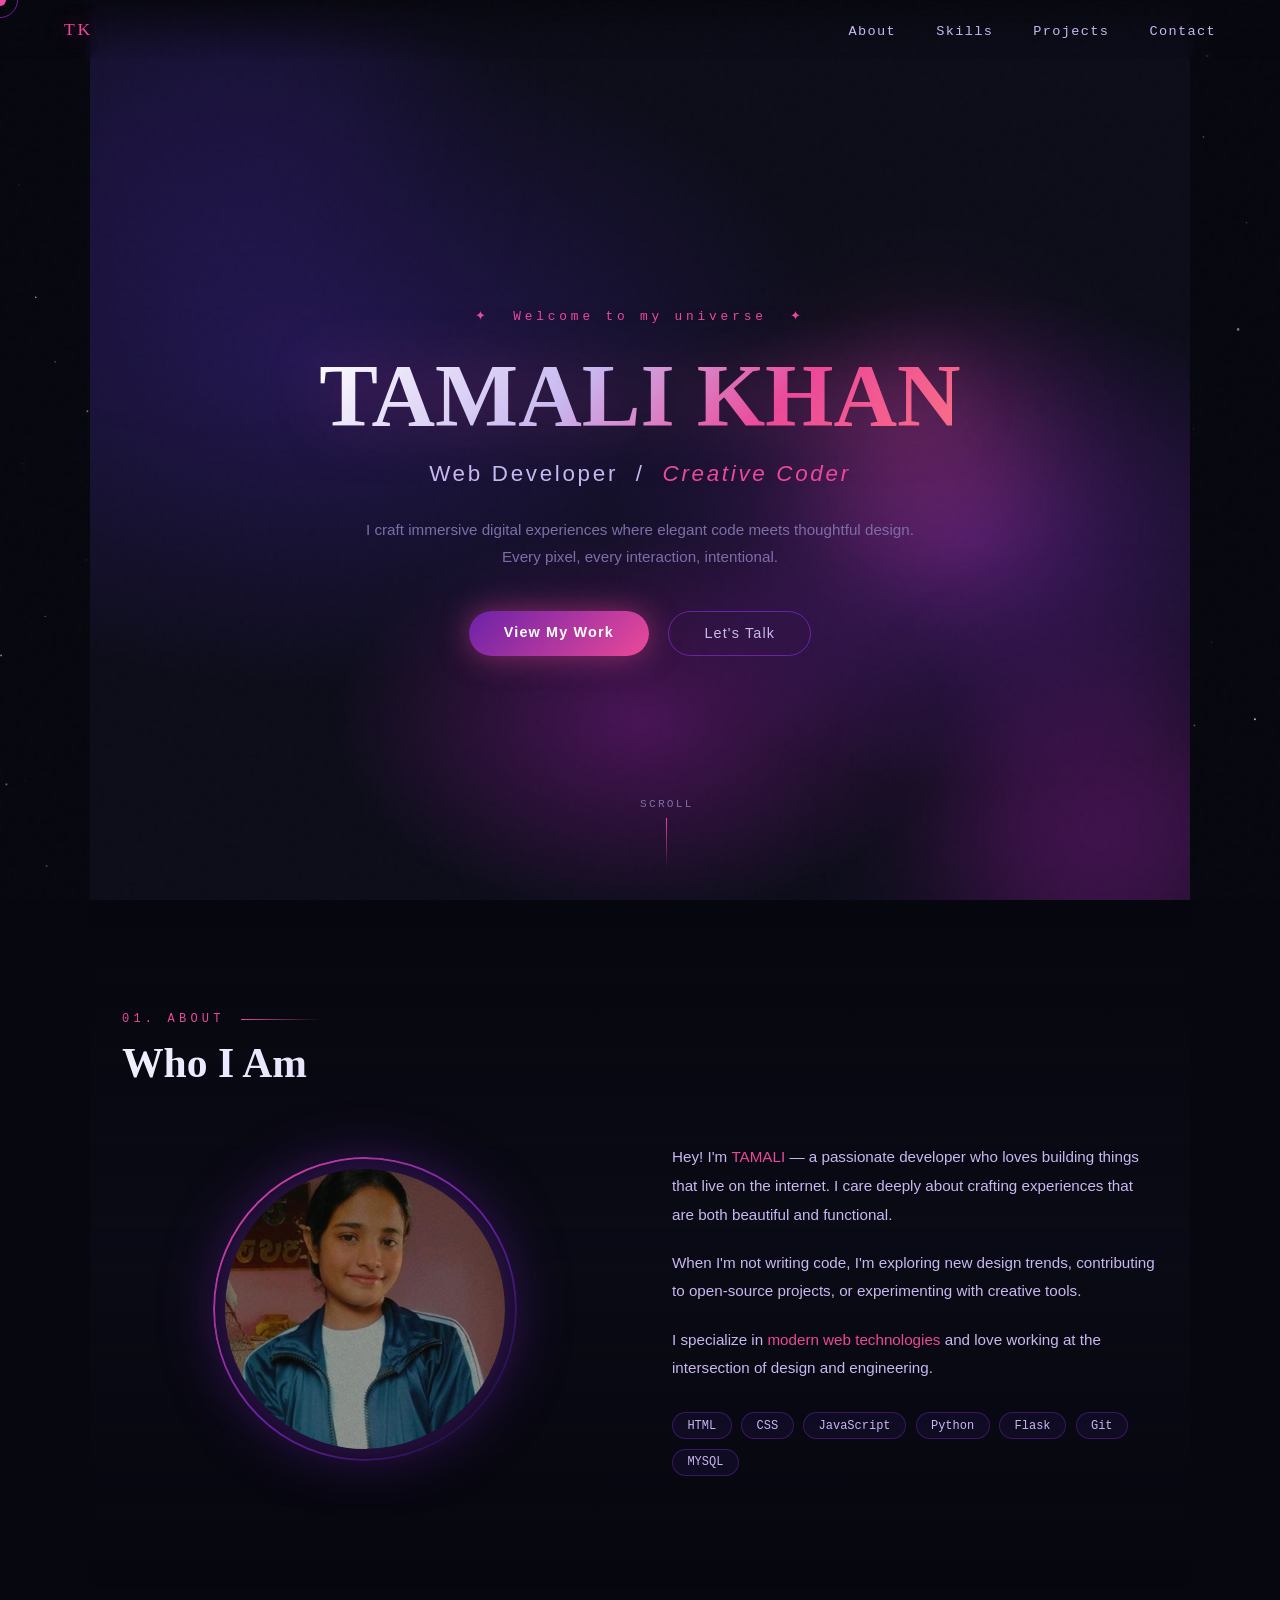
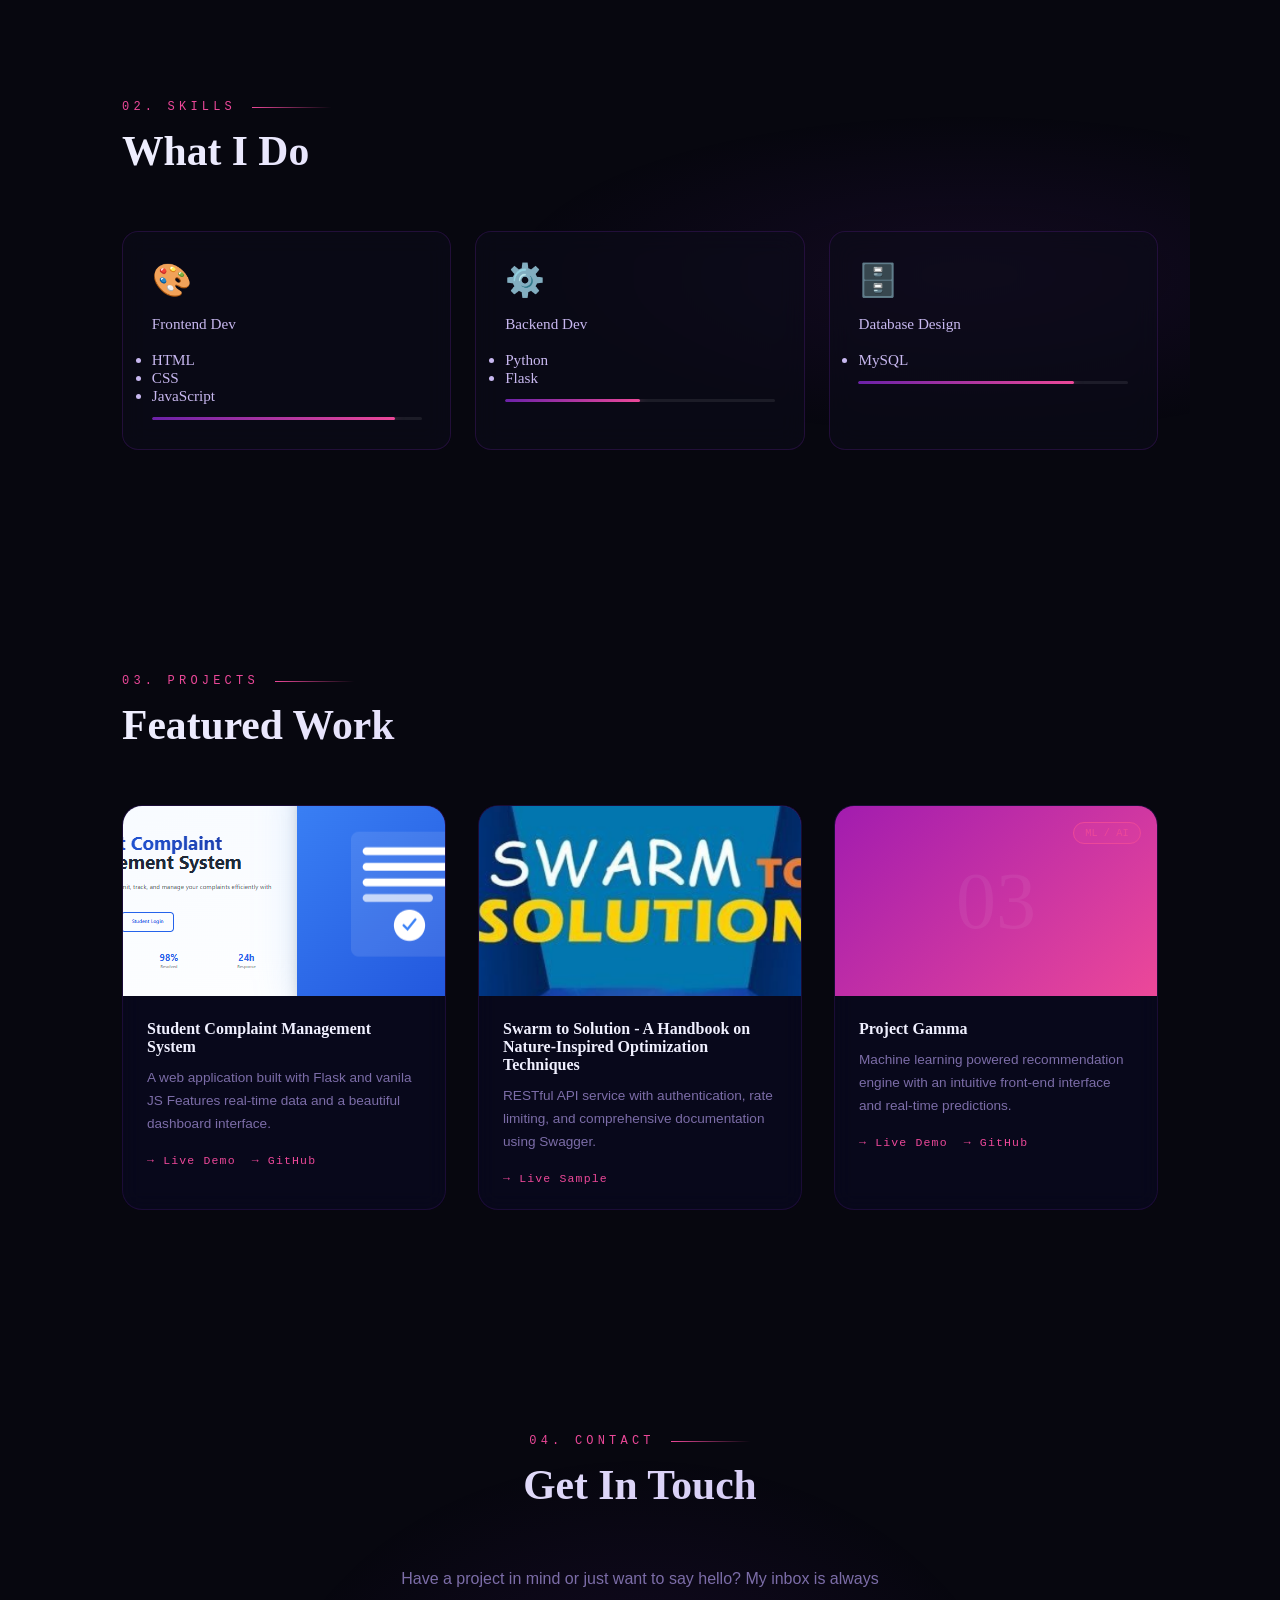
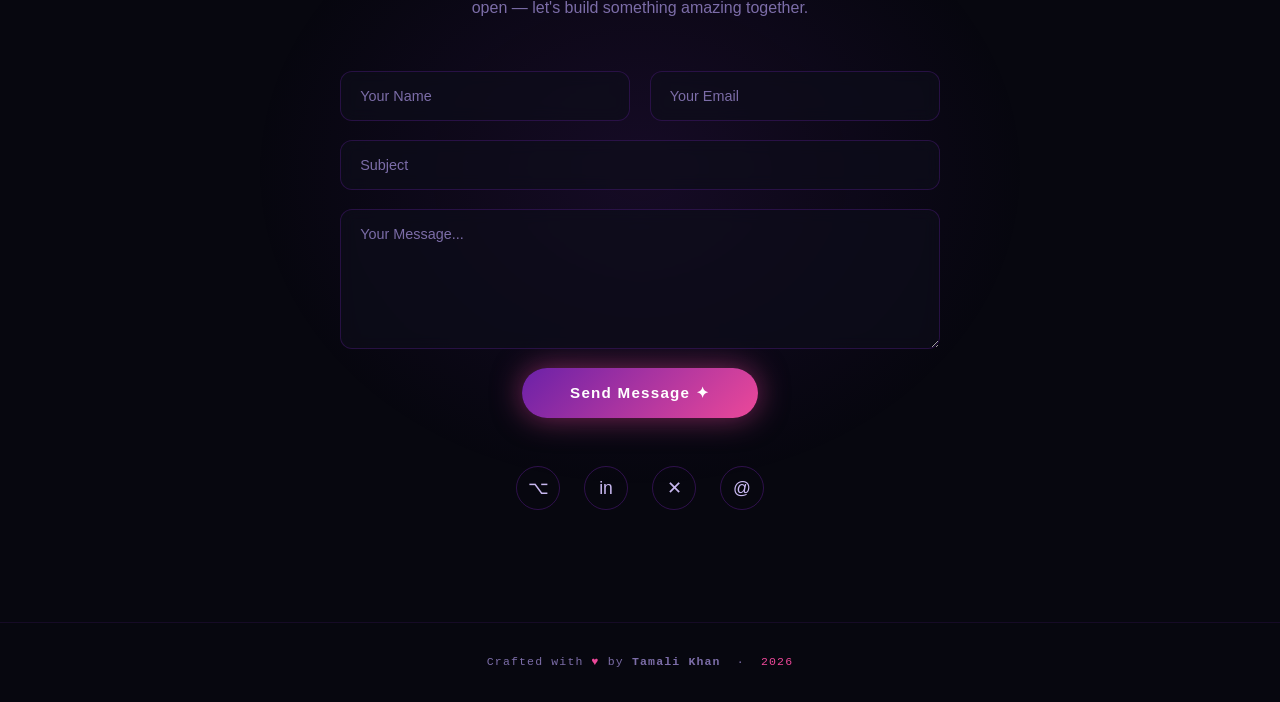
==== frontend/index.html @ 8f158b7d "change html" ====
<!DOCTYPE html>
<html lang="en">
<head>
  <meta charset="UTF-8" />
  <meta name="viewport" content="width=device-width, initial-scale=1.0"/>
  <title>Portfolio</title>
  <link rel="stylesheet" href="style.css">
  
 
</head>
<body>

<!-- Custom cursor -->
<div class="cursor" id="cursor"></div>
<div class="cursor-ring" id="cursorRing"></div>

<!-- Stars -->
<canvas class="stars-canvas" id="stars"></canvas>

<!-- NAV -->
<nav>
  <div class="nav-logo">TK</div>
  <ul>
    <li><a href="#about">About</a></li>
    <li><a href="#skills">Skills</a></li>
    <li><a href="#projects">Projects</a></li>
    <li><a href="#contact">Contact</a></li>
  </ul>
</nav>

<!-- HERO -->
<section id="hero">
  <div class="orb orb-1"></div>
  <div class="orb orb-2"></div>
  <div class="orb orb-3"></div>
  <div class="hero-content">
    <p class="hero-tag">✦ &nbsp;Welcome to my universe&nbsp; ✦</p>
    <h1 class="hero-name">TAMALI KHAN</h1>
    <p class="hero-title">Web Developer &nbsp;/&nbsp; <span>Creative Coder</span></p>
    <p class="hero-desc">I craft immersive digital experiences where elegant code meets thoughtful design. Every pixel, every interaction, intentional.</p>
    <div class="hero-btns">
      <a href="#projects" class="btn-primary">View My Work</a>
      <a href="#contact" class="btn-outline">Let's Talk</a>
    </div>
  </div>
  <div class="scroll-hint">
    <span>SCROLL</span>
    <div class="scroll-line"></div>
  </div>
</section>

<!-- ABOUT -->
<section id="about">
  <p class="section-label reveal">01. ABOUT</p>
  <h2 class="section-title reveal">Who I Am</h2>
  <div class="about-grid">
    <div class="about-visual reveal">
      <div class="avatar-wrap">
        <div class="avatar-ring"></div>
        <div class="avatar-inner"><img src="myimg.png" alt=""></div>
      </div>
    </div>
    <div class="about-text reveal">
      <p>Hey! I'm <strong>TAMALI</strong> — a passionate developer who loves building things that live on the internet. I care deeply about crafting experiences that are both beautiful and functional.</p>
      <p>When I'm not writing code, I'm exploring new design trends, contributing to open-source projects, or experimenting with creative tools.</p>
      <p>I specialize in <strong>modern web technologies</strong> and love working at the intersection of design and engineering.</p>
      <div class="tech-chips">
        <span class="chip">HTML</span>
        <span class="chip">CSS</span>
        <span class="chip">JavaScript</span>
        <span class="chip">Python</span>
        <span class="chip">Flask</span>
        <span class="chip">Git</span>
        <span class="chip">MYSQL</span>
      </div>
    </div>
  </div>
</section>

<!-- SKILLS -->
<section id="skills">
  <p class="section-label reveal">02. SKILLS</p>
  <h2 class="section-title reveal">What I Do</h2>
  <div class="skills-grid">
    <div class="skill-card reveal">
      <div class="skill-icon">🎨</div>
      <div class="skill-name">Frontend Dev
        <br>
        <br>
        <ul>
          <li>HTML</li>
          <li>CSS</li>
          <li>JavaScript</li>
        </ul>
      </div>
      
      <div class="skill-bar-track"><div class="skill-bar-fill" data-width="90%"></div></div>
    </div>
    <div class="skill-card reveal">
      <div class="skill-icon">⚙️</div>
      <div class="skill-name">Backend Dev
        <br><br>
        <ul>
            <li>Python</li>
            <li>Flask</li>
        </ul>
      </div>
      <div class="skill-bar-track"><div class="skill-bar-fill" data-width="50%"></div></div>
    </div>
    <div class="skill-card reveal">
      <div class="skill-icon">🗄️</div>
      <div class="skill-name">Database Design
        <br><br>
        <ul>
            <li>MySQL</li>
        </ul>
      </div>
      <div class="skill-bar-track"><div class="skill-bar-fill" data-width="80%"></div></div>
    </div>
</section>

<!-- PROJECTS -->
<section id="projects">
  <p class="section-label reveal">03. PROJECTS</p>
  <h2 class="section-title reveal">Featured Work</h2>
  <div class="projects-grid">

    <div class="project-card reveal">
      <div class="project-thumb">
        <div class="project-thumb-bg" style="background:linear-gradient(135deg,#1a1a4e,#6b21a8);"></div>
        <div class="project-num"><img src="appimg.png" alt="Project Image"></div>
        <span class="project-badge">Web App</span>
      </div>
      <div class="project-body">
        <h3 class="project-title">Student Complaint Management System</h3>
        <p class="project-desc">A web application built with Flask and vanila JS Features real-time data and a beautiful dashboard interface.</p>
        <div class="project-links">
          <a href="https://techsprint-project-2-0-3mfz.vercel.app/" class="project-link">→ Live Demo</a>
          <a href="https://github.com/Tamali2005/techsprint-Project-2.0" class="project-link">→ GitHub</a>
        </div>
      </div>
    </div>

    <div class="project-card reveal">
      <div class="project-thumb">
        <div class="project-thumb-bg" style="background:linear-gradient(135deg,#2d1b69,#a21caf);"></div>
        <span class="project-badge">Book</span>
        <div class="project-num"><img src="book.png" alt="Project Image"></div>
      </div>
      <div class="project-body">
        <h3 class="project-title">Swarm to Solution - A Handbook on Nature-Inspired Optimization Techniques</h3>
        <p class="project-desc">RESTful API service with authentication, rate limiting, and comprehensive documentation using Swagger.</p>
        <div class="project-links">
          <a href="https://bit.ly/4q809la" class="project-link">→ Live Sample</a>
        </div>
      </div>
    </div>

    <div class="project-card reveal">
      <div class="project-thumb">
        <div class="project-thumb-bg" style="background:linear-gradient(135deg,#a21caf,#ec4899);"></div>
        <div class="project-num">03</div>
        <span class="project-badge">ML / AI</span>
      </div>
      <div class="project-body">
        <h3 class="project-title">Project Gamma</h3>
        <p class="project-desc">Machine learning powered recommendation engine with an intuitive front-end interface and real-time predictions.</p>
        <div class="project-links">
          <a href="#" class="project-link">→ Live Demo</a>
          <a href="#" class="project-link">→ GitHub</a>
        </div>
      </div>
    </div>

  </div>
</section>

<!-- CONTACT -->
<section id="contact">
  <p class="section-label reveal" style="justify-content:center;">04. CONTACT</p>
  <h2 class="section-title reveal">Get In Touch</h2>
  <p class="contact-subtitle reveal">Have a project in mind or just want to say hello? My inbox is always open — let's build something amazing together.</p>
  <form class="contact-form reveal" onsubmit="return false;">
    <div class="form-row">
      <input type="text" class="form-input" placeholder="Your Name" />
      <input type="email" class="form-input" placeholder="Your Email" />
    </div>
    <input type="text" class="form-input" placeholder="Subject" />
    <textarea class="form-textarea" placeholder="Your Message..."></textarea>
    <button type="submit" class="form-submit">Send Message ✦</button>
  </form>
  <div class="social-row reveal">
    <a href="https://github.com/Tamali2005" class="social-link" title="GitHub">⌥</a>
    <a href="https://www.linkedin.com/in/tamali-khan-51981830a/" class="social-link" title="LinkedIn">in</a>
    <a href="https://x.com/TamaliKhan" class="social-link" title="Twitter">✕</a>
    <a href="mailto:tamalikhan2021@gmail.com" class="social-link" title="Email">@</a>
  </div>
</section>

<footer>
  Crafted with <span>♥</span> by <strong>Tamali Khan</strong> &nbsp;·&nbsp; <span>2026</span>
</footer>

<script>
  // --- Cursor ---
  const cursor = document.getElementById('cursor');
  const ring = document.getElementById('cursorRing');
  document.addEventListener('mousemove', e => {
    cursor.style.left = e.clientX + 'px';
    cursor.style.top  = e.clientY + 'px';
    setTimeout(()=>{ ring.style.left = e.clientX+'px'; ring.style.top = e.clientY+'px'; }, 80);
  });

  // --- Stars ---
  const canvas = document.getElementById('stars');
  const ctx = canvas.getContext('2d');
  let stars = [];
  function resize(){ canvas.width=innerWidth; canvas.height=innerHeight; }
  function initStars(){
    stars=[];
    for(let i=0;i<180;i++) stars.push({
      x:Math.random()*canvas.width, y:Math.random()*canvas.height,
      r:Math.random()*1.2+.2, o:Math.random(), d:Math.random()*.0005+.0002
    });
  }
  function drawStars(){
    ctx.clearRect(0,0,canvas.width,canvas.height);
    stars.forEach(s=>{
      s.o += s.d; if(s.o>1||s.o<0) s.d*=-1;
      ctx.beginPath(); ctx.arc(s.x,s.y,s.r,0,Math.PI*2);
      ctx.fillStyle=`rgba(200,184,240,${s.o})`; ctx.fill();
    });
    requestAnimationFrame(drawStars);
  }
  window.addEventListener('resize',()=>{resize();initStars();});
  resize(); initStars(); drawStars();

  // --- Scroll reveal ---
  const observer = new IntersectionObserver(entries => {
    entries.forEach(e => { if(e.isIntersecting) e.target.classList.add('visible'); });
  }, { threshold:.15 });
  document.querySelectorAll('.reveal').forEach(el => observer.observe(el));

  // --- Skill bars on reveal ---
  const barObserver = new IntersectionObserver(entries => {
    entries.forEach(e => {
      if(e.isIntersecting){
        e.target.querySelectorAll('.skill-bar-fill').forEach(bar=>{
          bar.style.width = bar.dataset.width;
        });
      }
    });
  }, { threshold:.3 });
  document.querySelectorAll('#skills').forEach(el=>barObserver.observe(el));
</script>
</body>
</html>
---- frontend/style.css ----
:root {
      --black:    #07070f;
      --deep:     #0d0d1a;
      --navy:     #0a0a2e;
      --indigo:   #1a1a4e;
      --violet:   #2d1b69;
      --purple:   #6b21a8;
      --magenta:  #a21caf;
      --pink:     #ec4899;
      --rose:     #fb7185;
      --white:    #f0f0ff;
      --soft:     #c8b8f0;
      --muted:    #7c6da8;
      --glow-p:   rgba(107,33,168,0.6);
      --glow-pk:  rgba(236,72,153,0.5);
    }

    *, *::before, *::after { margin:0; padding:0; box-sizing:border-box; }

    html { scroll-behavior: smooth; }

    body {
      background: var(--black);
      color: var(--white);
      font-family: 'Outfit', sans-serif;
      overflow-x: hidden;
      cursor: none;
    }

    /* ── Custom cursor ── */
    .cursor {
      position: fixed; width: 12px; height: 12px;
      background: var(--pink); border-radius: 50%;
      pointer-events: none; z-index: 9999;
      transform: translate(-50%,-50%);
      transition: transform .1s, background .3s;
      mix-blend-mode: screen;
    }
    .cursor-ring {
      position: fixed; width: 36px; height: 36px;
      border: 1px solid var(--purple);
      border-radius: 50%; pointer-events: none; z-index: 9998;
      transform: translate(-50%,-50%);
      transition: transform .25s ease, border-color .3s;
    }

    /* ── Noise overlay ── */
    body::before {
      content:''; position:fixed; inset:0;
      background-image: url("data:image/svg+xml,%3Csvg viewBox='0 0 200 200' xmlns='http://www.w3.org/2000/svg'%3E%3Cfilter id='n'%3E%3CfeTurbulence type='fractalNoise' baseFrequency='0.75' numOctaves='4' stitchTiles='stitch'/%3E%3C/filter%3E%3Crect width='100%25' height='100%25' filter='url(%23n)' opacity='0.04'/%3E%3C/svg%3E");
      pointer-events:none; z-index:1000; opacity:.4;
    }

    /* ── Scrollbar ── */
    ::-webkit-scrollbar { width:5px; }
    ::-webkit-scrollbar-track { background: var(--deep); }
    ::-webkit-scrollbar-thumb { background: var(--purple); border-radius:10px; }

    /* ── NAV ── */
    nav {
      position: fixed; top:0; width:100%; z-index:900;
      padding: 1.2rem 4rem;
      display: flex; justify-content: space-between; align-items: center;
      background: linear-gradient(to bottom, rgba(7,7,15,.95), transparent);
      backdrop-filter: blur(4px);
    }
    .nav-logo {
      font-family: 'Cinzel Decorative', serif;
      font-size: 1.1rem; color: var(--pink);
      letter-spacing: .15em;
      text-shadow: 0 0 20px var(--glow-pk);
    }
    nav ul { list-style:none; display:flex; gap:2.5rem; }
    nav ul a {
      text-decoration:none; color: var(--soft);
      font-size: .85rem; letter-spacing:.1em;
      font-family: 'Space Mono', monospace;
      position:relative; transition: color .3s;
    }
    nav ul a::after {
      content:''; position:absolute; bottom:-4px; left:0;
      width:0; height:1px;
      background: linear-gradient(90deg, var(--pink), var(--purple));
      transition: width .4s ease;
    }
    nav ul a:hover { color: var(--pink); }
    nav ul a:hover::after { width:100%; }

    /* ── HERO ── */
    #hero {
      min-height: 100vh;
      display: flex; align-items: center; justify-content: center;
      position: relative; overflow: hidden;
      padding: 6rem 2rem 2rem;
    }

    /* animated gradient bg */
    #hero::before {
      content:''; position:absolute; inset:0;
      background:
        radial-gradient(ellipse 80% 60% at 20% 40%, rgba(45,27,105,.7) 0%, transparent 60%),
        radial-gradient(ellipse 60% 50% at 80% 60%, rgba(107,33,168,.5) 0%, transparent 55%),
        radial-gradient(ellipse 50% 40% at 50% 80%, rgba(162,28,175,.4) 0%, transparent 55%),
        var(--deep);
      animation: bgPulse 8s ease-in-out infinite alternate;
    }
    @keyframes bgPulse {
      0%   { filter: hue-rotate(0deg) brightness(1); }
      100% { filter: hue-rotate(15deg) brightness(1.1); }
    }

    /* floating orbs */
    .orb {
      position:absolute; border-radius:50%;
      filter: blur(70px); opacity:.35;
      animation: floatOrb 12s ease-in-out infinite;
    }
    .orb-1 { width:400px; height:400px; background:var(--violet); top:-100px; left:-80px; animation-delay:0s; }
    .orb-2 { width:300px; height:300px; background:var(--magenta); bottom:-80px; right:-60px; animation-delay:-4s; }
    .orb-3 { width:200px; height:200px; background:var(--pink); top:40%; right:15%; animation-delay:-8s; }
    @keyframes floatOrb {
      0%,100% { transform: translateY(0) scale(1); }
      50%      { transform: translateY(-40px) scale(1.08); }
    }

    .hero-content {
      position:relative; z-index:2;
      text-align:center; max-width:820px;
    }
    .hero-tag {
      font-family: 'Space Mono', monospace;
      font-size:.8rem; letter-spacing:.3em;
      color: var(--pink); margin-bottom:1.5rem;
      opacity:0; animation: fadeUp .8s .3s forwards;
    }
    .hero-name {
      font-family: 'Cinzel Decorative', serif;
      font-size: clamp(2.8rem, 7vw, 5.5rem);
      line-height:1.1;
      background: linear-gradient(135deg, #fff 0%, var(--soft) 40%, var(--pink) 70%, var(--rose) 100%);
      -webkit-background-clip: text; -webkit-text-fill-color: transparent;
      opacity:0; animation: fadeUp .9s .5s forwards;
      filter: drop-shadow(0 0 30px rgba(236,72,153,.3));
    }
    .hero-title {
      font-size: clamp(1rem,2.5vw,1.4rem);
      color: var(--soft); font-weight:300;
      letter-spacing:.12em; margin-top:1rem;
      opacity:0; animation: fadeUp .9s .8s forwards;
    }
    .hero-title span { color:var(--pink); font-style:italic; }

    .hero-desc {
      max-width:560px; margin: 1.8rem auto 0;
      color: var(--muted); line-height:1.8;
      font-size:.95rem;
      opacity:0; animation: fadeUp .9s 1s forwards;
    }

    .hero-btns {
      display:flex; gap:1.2rem; justify-content:center; margin-top:2.5rem;
      opacity:0; animation: fadeUp .9s 1.2s forwards;
    }
    .btn-primary {
      padding: .85rem 2.2rem;
      background: linear-gradient(135deg, var(--purple), var(--pink));
      border:none; border-radius:50px; color:#fff;
      font-family:'Outfit',sans-serif; font-size:.9rem; font-weight:600;
      letter-spacing:.08em; cursor:none;
      box-shadow: 0 0 30px var(--glow-pk);
      transition: transform .3s, box-shadow .3s;
      text-decoration:none;
    }
    .btn-primary:hover { transform:translateY(-3px) scale(1.03); box-shadow:0 0 50px var(--glow-pk); }
    .btn-outline {
      padding: .85rem 2.2rem;
      background:transparent;
      border:1px solid var(--purple); border-radius:50px;
      color:var(--soft); font-family:'Outfit',sans-serif;
      font-size:.9rem; letter-spacing:.08em; cursor:none;
      transition: border-color .3s, color .3s, box-shadow .3s;
      text-decoration:none;
    }
    .btn-outline:hover { border-color:var(--pink); color:var(--pink); box-shadow:0 0 20px var(--glow-pk); }

    /* scroll indicator */
    .scroll-hint {
      position:absolute; bottom:2rem; left:50%;
      transform:translateX(-50%);
      font-family:'Space Mono',monospace; font-size:.7rem;
      color:var(--muted); letter-spacing:.2em;
      display:flex; flex-direction:column; align-items:center; gap:.5rem;
      opacity:0; animation: fadeUp .8s 1.8s forwards;
    }
    .scroll-line {
      width:1px; height:50px;
      background:linear-gradient(to bottom, var(--pink), transparent);
      animation: scrollPulse 2s ease-in-out infinite;
    }
    @keyframes scrollPulse {
      0%,100% { transform:scaleY(1); opacity:1; }
      50%      { transform:scaleY(.6); opacity:.4; }
    }

    /* ── SECTION BASE ── */
    section {
      padding: 7rem 2rem;
      max-width:1100px; margin:0 auto;
      position:relative;
    }
    .section-label {
      font-family:'Space Mono',monospace;
      font-size:.75rem; letter-spacing:.35em; color:var(--pink);
      margin-bottom:.8rem;
      display:flex; align-items:center; gap:1rem;
    }
    .section-label::after {
      content:''; flex:1; height:1px; max-width:80px;
      background:linear-gradient(90deg,var(--pink),transparent);
    }
    .section-title {
      font-family:'Cinzel Decorative',serif;
      font-size:clamp(1.6rem,4vw,2.6rem);
      background:linear-gradient(135deg,var(--white),var(--soft));
      -webkit-background-clip:text; -webkit-text-fill-color:transparent;
      margin-bottom:3.5rem;
    }

    /* ── ABOUT ── */
    #about { background: linear-gradient(180deg, transparent, rgba(13,13,26,.6), transparent); }
    .about-grid {
      display:grid; grid-template-columns:1fr 1fr; gap:4rem; align-items:center;
    }
    .about-visual {
      position:relative; display:flex; justify-content:center;
    }
    .avatar-wrap {
      width:280px; height:280px; position:relative;
    }
    .avatar-ring {
      position:absolute; inset:-12px; border-radius:50%;
      border:2px solid transparent;
      background:linear-gradient(135deg,var(--pink),var(--purple),var(--navy)) border-box;
      -webkit-mask:linear-gradient(#fff 0 0) padding-box,linear-gradient(#fff 0 0);
      -webkit-mask-composite:destination-out;
      mask-composite:exclude;
      animation:ringRotate 6s linear infinite;
    }
    @keyframes ringRotate { to { transform:rotate(360deg); } }
    .avatar-inner {
      width:100%; height:100%; border-radius:50%;
      background:linear-gradient(135deg,var(--violet),var(--indigo),var(--navy));
      display:flex; align-items:center; justify-content:center;
      font-size:5rem; overflow:hidden;
      box-shadow:0 0 60px var(--glow-p);
    }

    .about-text p {
      color:var(--soft); line-height:1.9; margin-bottom:1.2rem; font-size:.95rem;
    }
    .about-text strong { color:var(--pink); font-weight:500; }
    .tech-chips {
      display:flex; flex-wrap:wrap; gap:.6rem; margin-top:1.8rem;
    }
    .chip {
      padding:.35rem .9rem; border-radius:50px;
      border:1px solid rgba(107,33,168,.5);
      background:rgba(45,27,105,.2);
      font-family:'Space Mono',monospace; font-size:.75rem;
      color:var(--soft); transition:all .3s;
    }
    .chip:hover { border-color:var(--pink); color:var(--pink); background:rgba(236,72,153,.08); }

    /* ── SKILLS ── */
    #skills {
      background:
        radial-gradient(ellipse 60% 40% at 80% 50%, rgba(107,33,168,.12) 0%, transparent 70%),
        transparent;
    }
    .skills-grid {
      display:grid; grid-template-columns:repeat(auto-fit,minmax(260px,1fr)); gap:1.5rem;
    }
    .skill-card {
      padding:1.8rem; border-radius:16px;
      border:1px solid rgba(107,33,168,.25);
      background:rgba(13,13,26,.6);
      backdrop-filter:blur(12px);
      transition:transform .3s, border-color .3s, box-shadow .3s;
      position:relative; overflow:hidden;
    }
    .skill-card::before {
      content:''; position:absolute; inset:0;
      background:linear-gradient(135deg,rgba(107,33,168,.05),rgba(236,72,153,.05));
      opacity:0; transition:opacity .3s;
    }
    .skill-card:hover { transform:translateY(-6px); border-color:var(--pink); box-shadow:0 20px 60px rgba(236,72,153,.12); }
    .skill-card:hover::before { opacity:1; }
    .skill-icon { font-size:2rem; margin-bottom:1rem; }
    .skill-name {
      font-family:'Cinzel Decorative',serif; font-size:.95rem;
      color:var(--soft); margin-bottom:.8rem;
    }
    .skill-bar-track {
      height:3px; background:rgba(255,255,255,.08); border-radius:10px; overflow:hidden;
    }
    .skill-bar-fill {
      height:100%; border-radius:10px;
      background:linear-gradient(90deg,var(--purple),var(--pink));
      width:0; transition:width 1.2s cubic-bezier(.4,0,.2,1);
      box-shadow:0 0 10px var(--glow-pk);
    }

    /* ── PROJECTS ── */
    .projects-grid {
      display:grid; grid-template-columns:repeat(auto-fit,minmax(320px,1fr)); gap:2rem;
    }
    .project-card {
      border-radius:20px; overflow:hidden;
      border:1px solid rgba(107,33,168,.2);
      background:rgba(10,10,46,.4);
      backdrop-filter:blur(10px);
      transition:transform .4s, box-shadow .4s;
      position:relative;
    }
    .project-card:hover { transform:translateY(-8px) scale(1.01); box-shadow:0 30px 80px rgba(107,33,168,.3); }
    .project-thumb {
      height:190px; position:relative; overflow:hidden;
      display:flex; align-items:center; justify-content:center;
    }
    .project-thumb-bg {
      position:absolute; inset:0;
      transition:transform .5s ease;
    }
    .project-card:hover .project-thumb-bg { transform:scale(1.08); }
    .project-num {
      font-family:'Cinzel Decorative',serif; font-size:5rem;
      color:rgba(255,255,255,.06); position:relative; z-index:1;
      user-select:none;
    }
    .project-badge {
      position:absolute; top:1rem; right:1rem;
      padding:.25rem .7rem; border-radius:50px;
      font-family:'Space Mono',monospace; font-size:.65rem;
      background:rgba(236,72,153,.2); border:1px solid var(--pink);
      color:var(--pink);
    }
    .project-body { padding:1.5rem; }
    .project-title {
      font-family:'Cinzel Decorative',serif; font-size:1rem;
      color:var(--white); margin-bottom:.6rem;
    }
    .project-desc { color:var(--muted); font-size:.85rem; line-height:1.7; }
    .project-links { display:flex; gap:1rem; margin-top:1.2rem; }
    .project-link {
      font-family:'Space Mono',monospace; font-size:.72rem;
      color:var(--pink); text-decoration:none; letter-spacing:.1em;
      transition:color .3s;
    }
    .project-link:hover { color:var(--rose); }

    /* ── CONTACT ── */
    #contact {
      text-align:center;
      background:
        radial-gradient(ellipse 50% 50% at 50% 50%, rgba(107,33,168,.15) 0%, transparent 70%),
        transparent;
    }
    .contact-subtitle {
      color:var(--muted); max-width:500px; margin:0 auto 3rem; line-height:1.8;
    }
    .contact-form {
      max-width:600px; margin:0 auto;
      display:flex; flex-direction:column; gap:1.2rem;
    }
    .form-row { display:grid; grid-template-columns:1fr 1fr; gap:1.2rem; }
    .form-input, .form-textarea {
      width:100%; padding:1rem 1.2rem;
      background:rgba(13,13,26,.7);
      border:1px solid rgba(107,33,168,.3); border-radius:12px;
      color:var(--white); font-family:'Outfit',sans-serif; font-size:.9rem;
      outline:none; transition:border-color .3s, box-shadow .3s;
      backdrop-filter:blur(8px);
    }
    .form-input::placeholder, .form-textarea::placeholder { color:var(--muted); }
    .form-input:focus, .form-textarea:focus {
      border-color:var(--pink); box-shadow:0 0 20px rgba(236,72,153,.15);
    }
    .form-textarea { resize:vertical; min-height:140px; }
    .form-submit {
      padding:1rem 3rem; align-self:center;
      background:linear-gradient(135deg,var(--purple),var(--pink));
      border:none; border-radius:50px; color:#fff;
      font-family:'Outfit',sans-serif; font-size:.95rem; font-weight:600;
      letter-spacing:.08em; cursor:none;
      box-shadow:0 0 30px var(--glow-pk);
      transition:transform .3s, box-shadow .3s;
    }
    .form-submit:hover { transform:translateY(-3px); box-shadow:0 0 50px var(--glow-pk); }

    /* social row */
    .social-row {
      display:flex; justify-content:center; gap:1.5rem; margin-top:3rem;
    }
    .social-link {
      width:44px; height:44px; border-radius:50%;
      border:1px solid rgba(107,33,168,.4);
      display:flex; align-items:center; justify-content:center;
      color:var(--soft); text-decoration:none; font-size:1.1rem;
      transition:all .3s;
    }
    .social-link:hover {
      border-color:var(--pink); color:var(--pink);
      box-shadow:0 0 20px var(--glow-pk);
      transform:translateY(-3px);
    }

    /* ── FOOTER ── */
    footer {
      text-align:center; padding:2rem;
      border-top:1px solid rgba(107,33,168,.15);
      font-family:'Space Mono',monospace; font-size:.72rem;
      color:var(--muted); letter-spacing:.1em;
    }
    footer span { color:var(--pink); }

    /* ── ANIMATIONS ── */
    @keyframes fadeUp {
      from { opacity:0; transform:translateY(30px); }
      to   { opacity:1; transform:translateY(0); }
    }
    .reveal {
      opacity:0; transform:translateY(40px);
      transition:opacity .8s ease, transform .8s ease;
    }
    .reveal.visible { opacity:1; transform:translateY(0); }

    /* ── RESPONSIVE ── */
    @media(max-width:768px){
      nav { padding:1rem 1.5rem; }
      nav ul { display:none; }
      .about-grid { grid-template-columns:1fr; text-align:center; }
      .about-visual { justify-content:center; }
      .form-row { grid-template-columns:1fr; }
      section { padding:5rem 1.2rem; }
    }

    /* ── STARS ── */
    .stars-canvas {
      position:fixed; inset:0; z-index:0; pointer-events:none;
    }
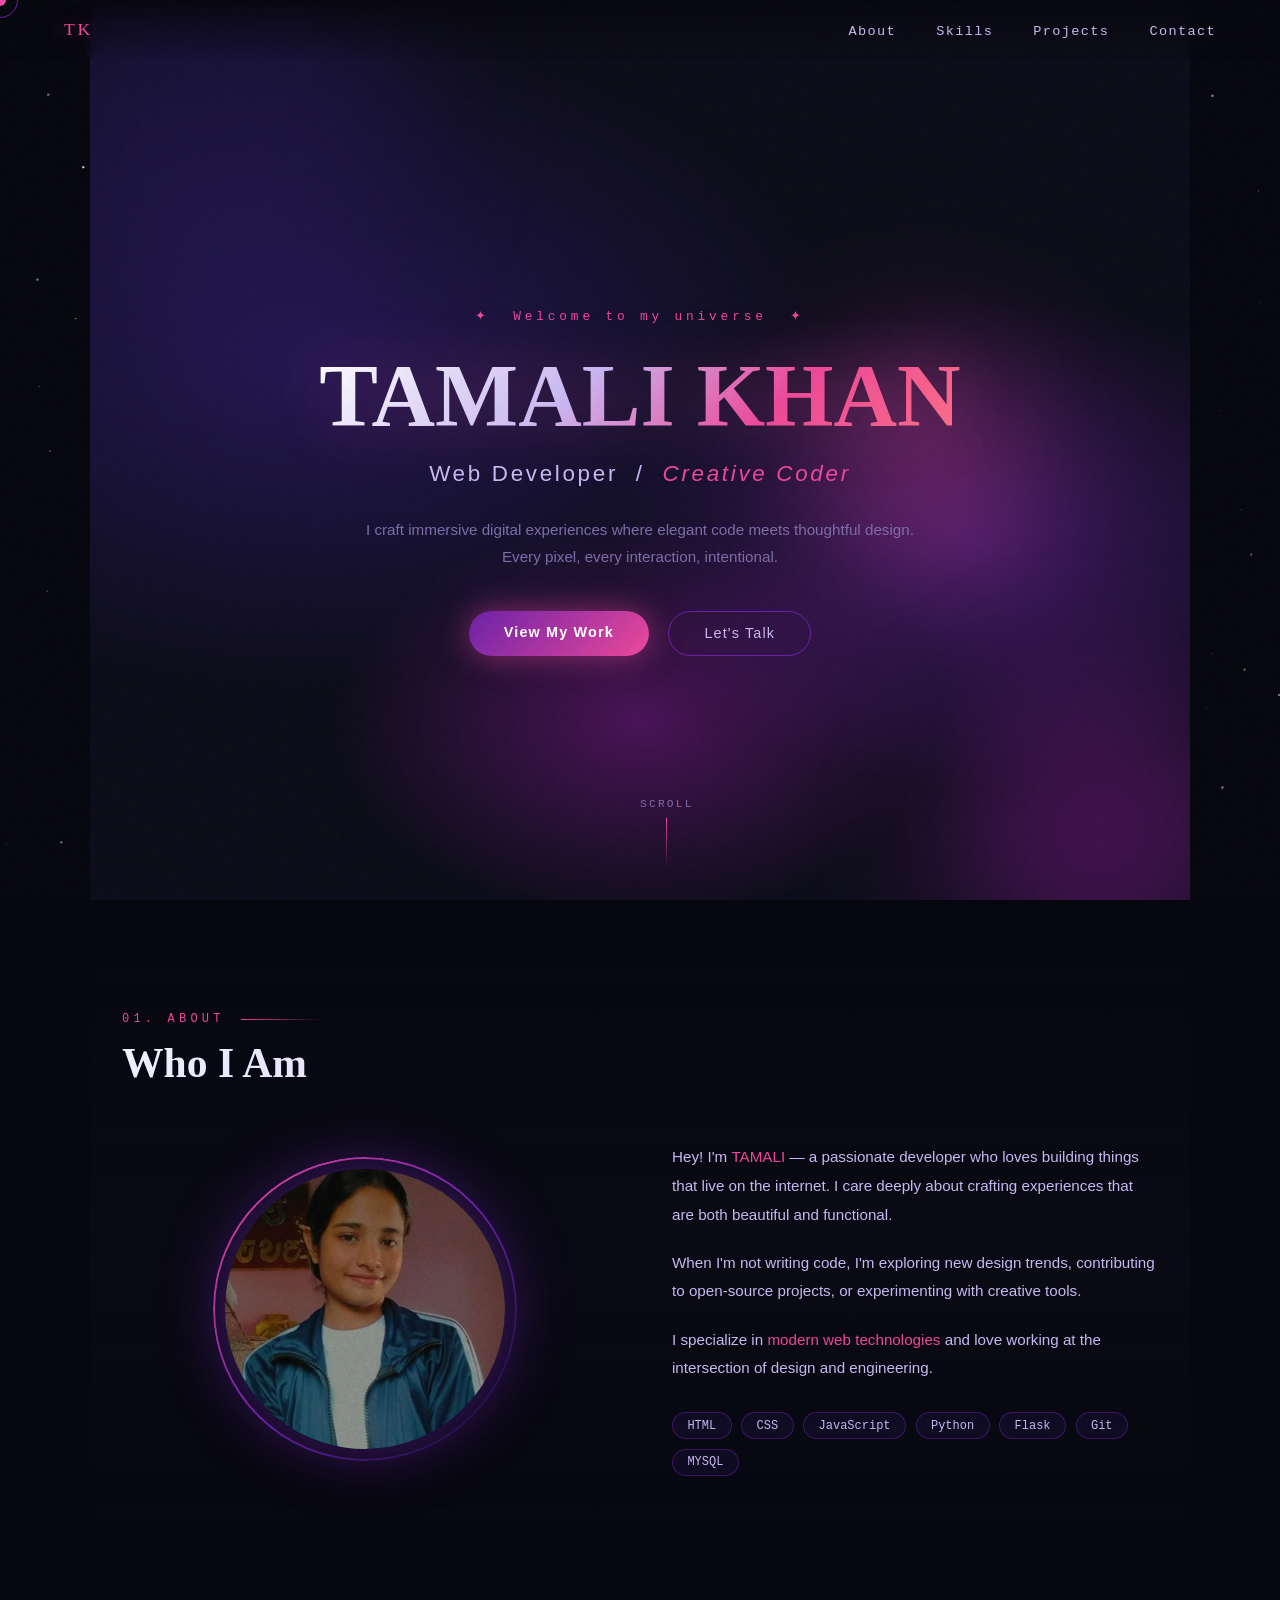
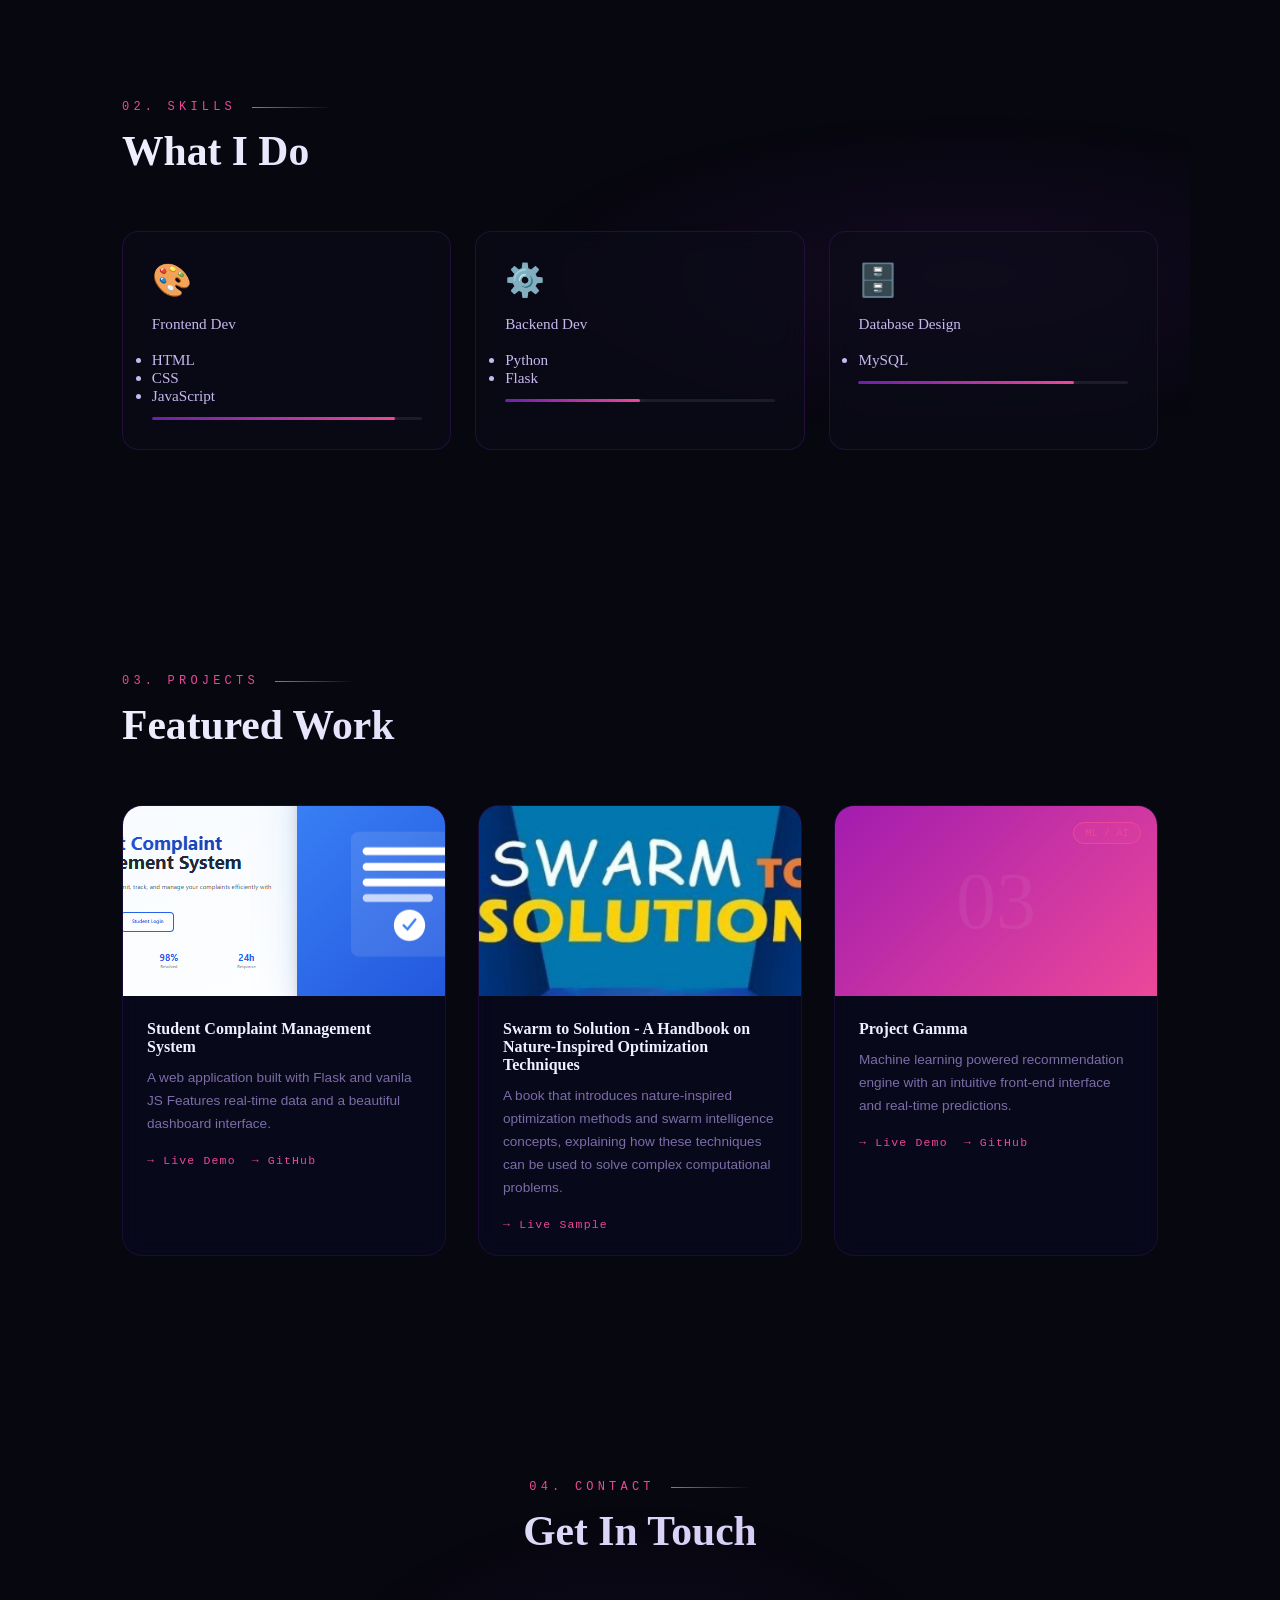
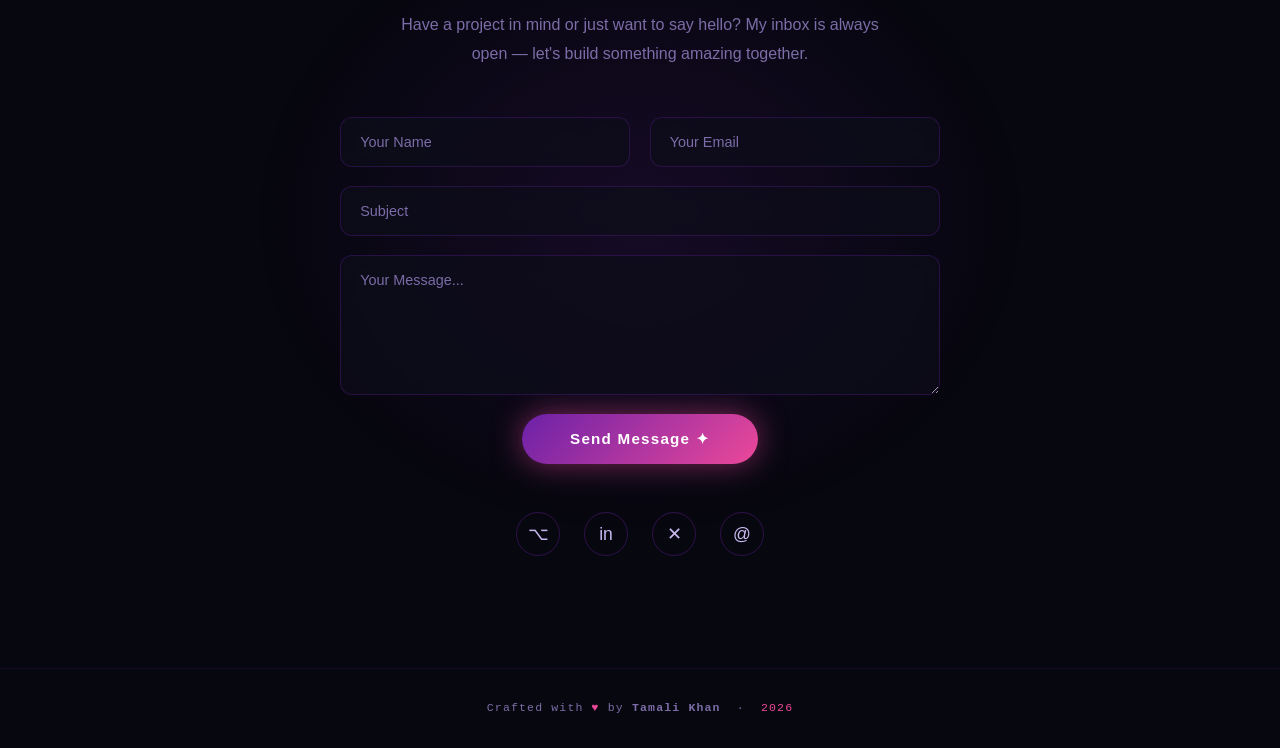
==== commit 087ae8fa: "change2" ====
--- a/frontend/index.html
+++ b/frontend/index.html
@@ -149,7 +149,7 @@
       </div>
       <div class="project-body">
         <h3 class="project-title">Swarm to Solution - A Handbook on Nature-Inspired Optimization Techniques</h3>
-        <p class="project-desc">RESTful API service with authentication, rate limiting, and comprehensive documentation using Swagger.</p>
+        <p class="project-desc">A book that introduces nature-inspired optimization methods and swarm intelligence concepts, explaining how these techniques can be used to solve complex computational problems.</p>
         <div class="project-links">
           <a href="https://bit.ly/4q809la" class="project-link">→ Live Sample</a>
         </div>
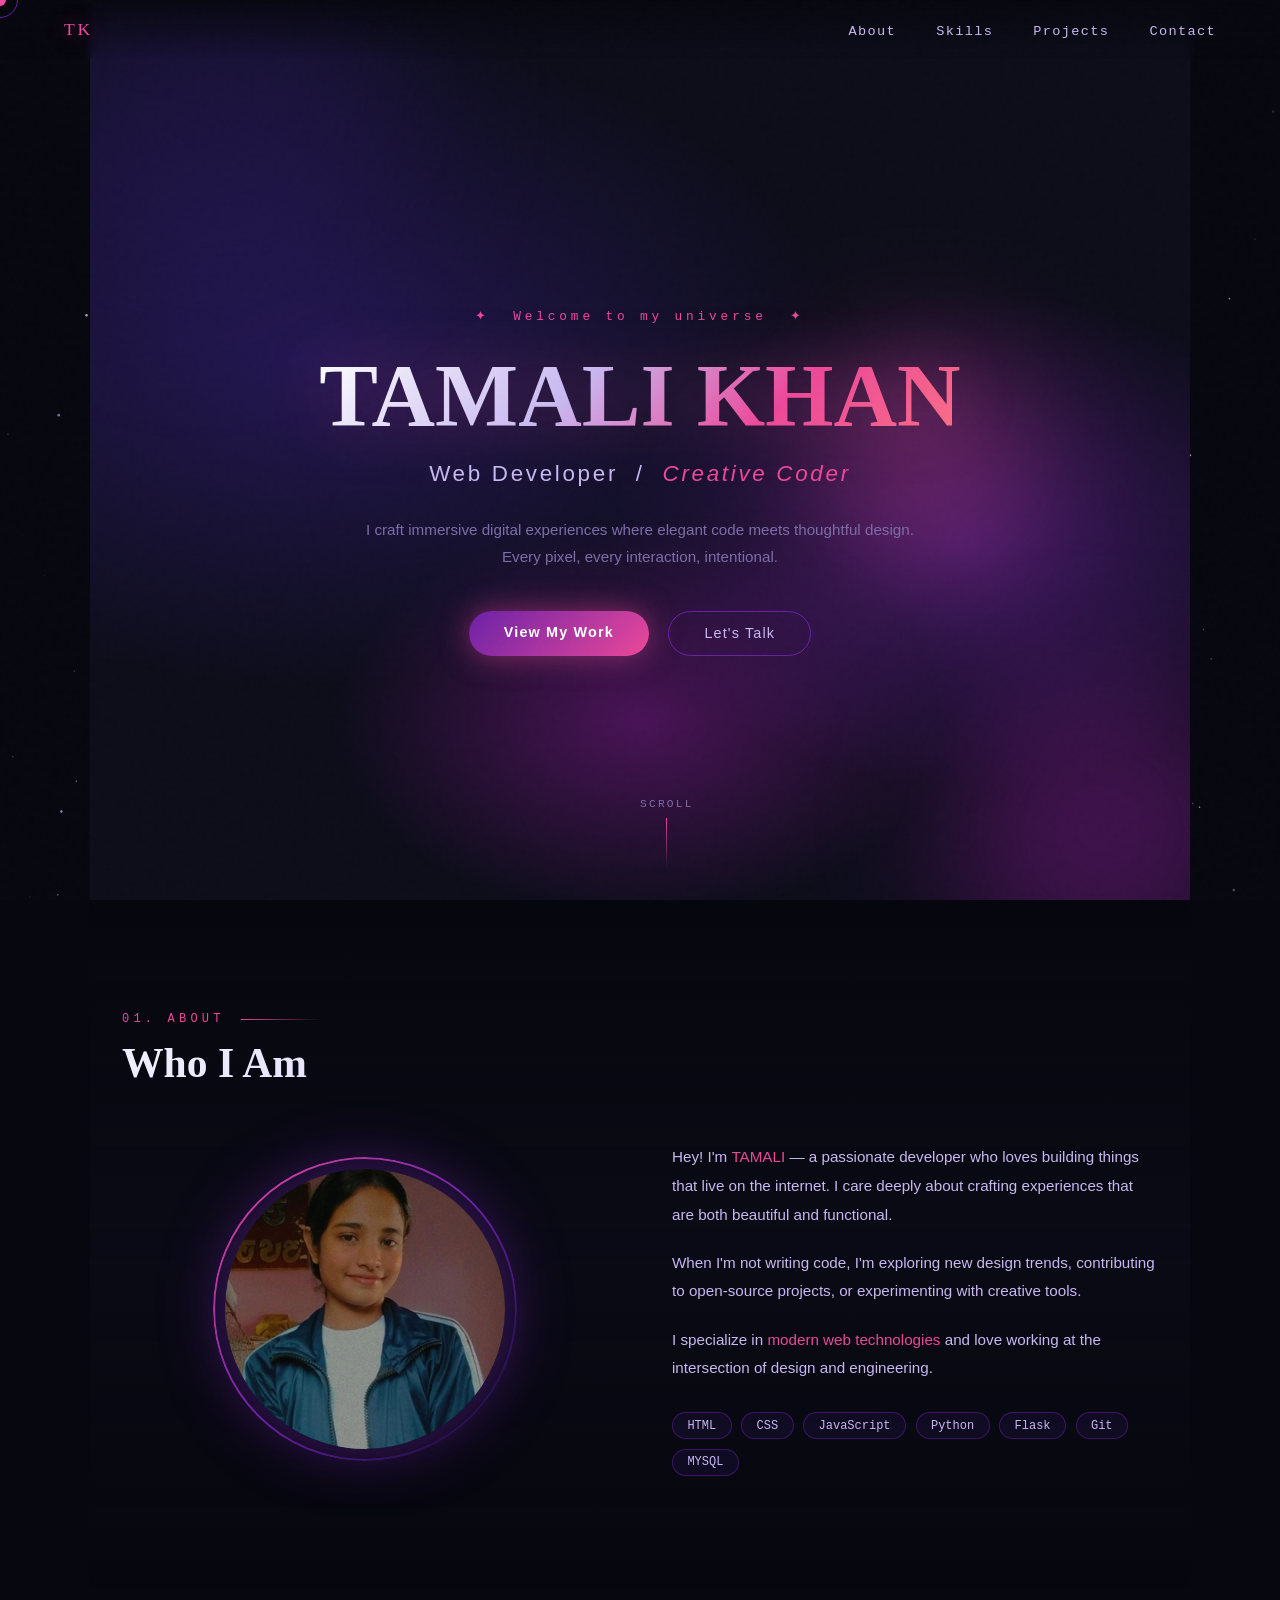
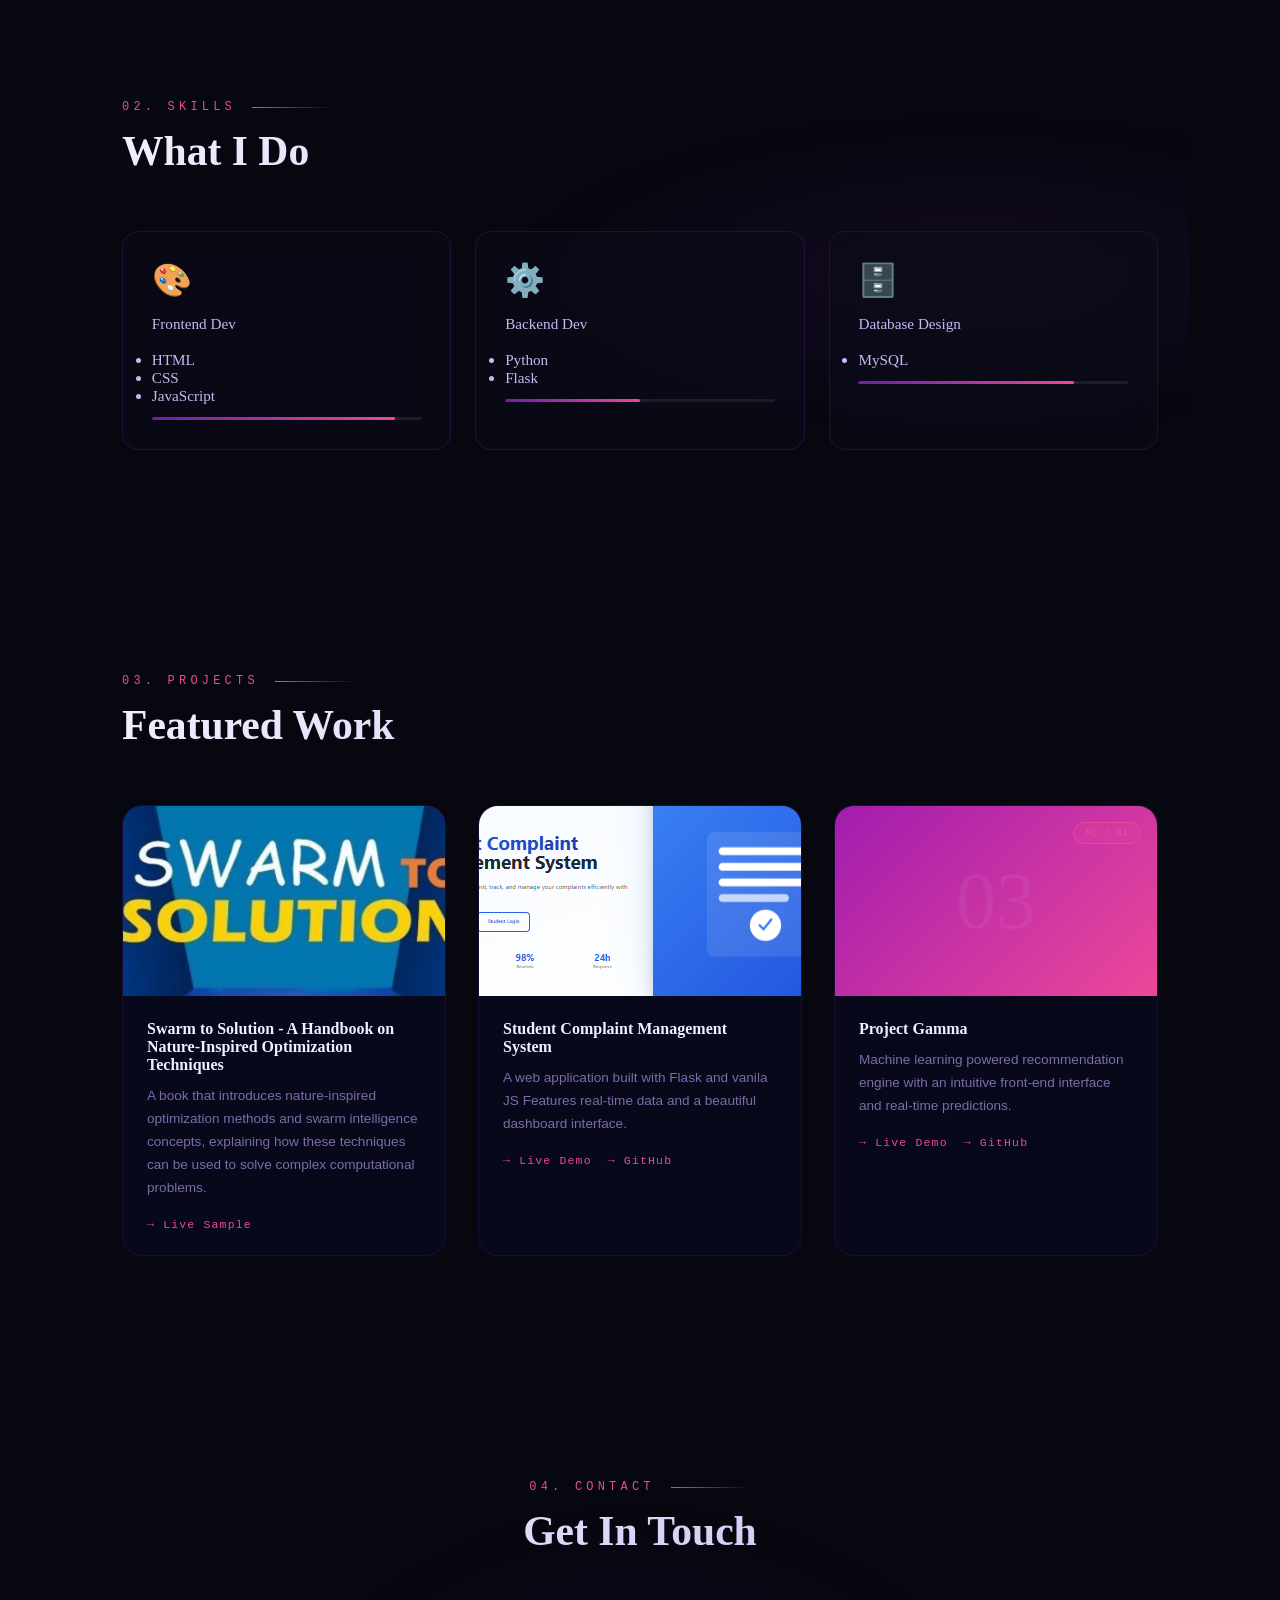
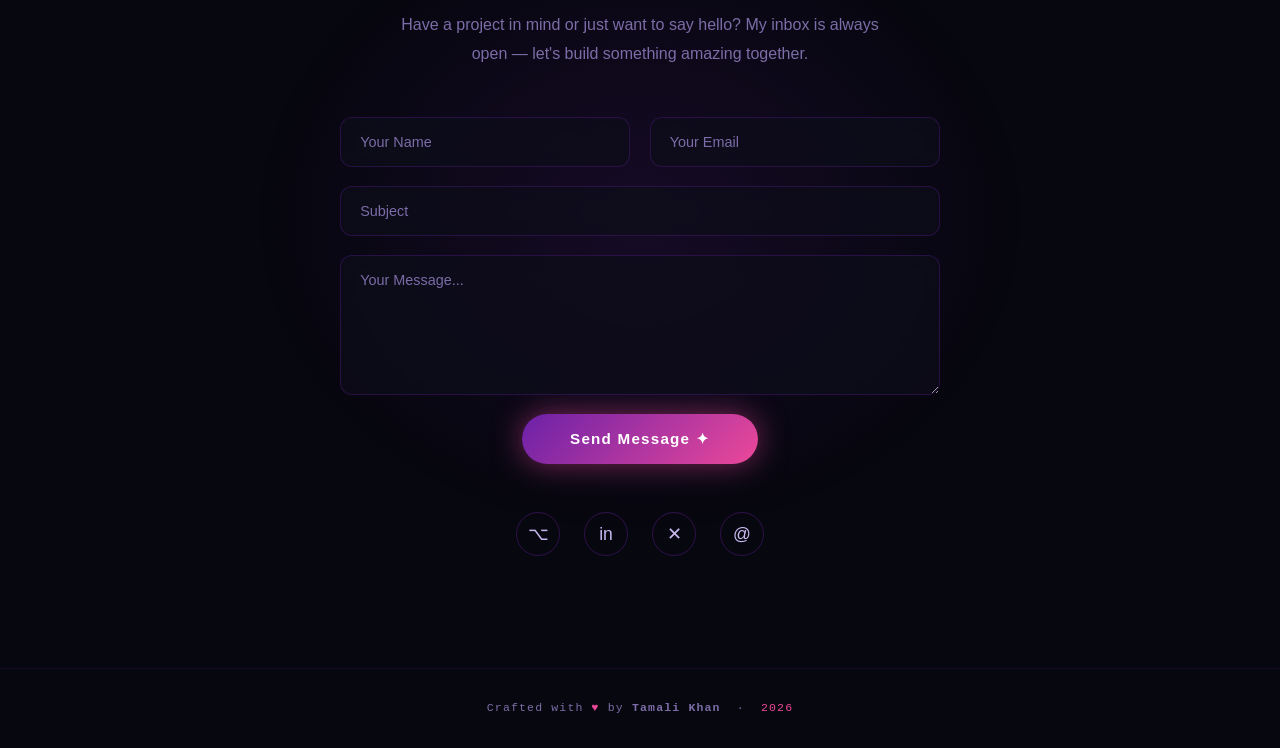
==== commit 1a08119a: "shifting" ====
--- a/frontend/index.html
+++ b/frontend/index.html
@@ -125,6 +125,21 @@
   <h2 class="section-title reveal">Featured Work</h2>
   <div class="projects-grid">
 
+        <div class="project-card reveal">
+      <div class="project-thumb">
+        <div class="project-thumb-bg" style="background:linear-gradient(135deg,#2d1b69,#a21caf);"></div>
+        <span class="project-badge">Book</span>
+        <div class="project-num"><img src="book.png" alt="Project Image"></div>
+      </div>
+      <div class="project-body">
+        <h3 class="project-title">Swarm to Solution - A Handbook on Nature-Inspired Optimization Techniques</h3>
+        <p class="project-desc">A book that introduces nature-inspired optimization methods and swarm intelligence concepts, explaining how these techniques can be used to solve complex computational problems.</p>
+        <div class="project-links">
+          <a href="https://bit.ly/4q809la" class="project-link">→ Live Sample</a>
+        </div>
+      </div>
+    </div>
+
     <div class="project-card reveal">
       <div class="project-thumb">
         <div class="project-thumb-bg" style="background:linear-gradient(135deg,#1a1a4e,#6b21a8);"></div>
@@ -137,21 +152,6 @@
         <div class="project-links">
           <a href="https://techsprint-project-2-0-3mfz.vercel.app/" class="project-link">→ Live Demo</a>
           <a href="https://github.com/Tamali2005/techsprint-Project-2.0" class="project-link">→ GitHub</a>
-        </div>
-      </div>
-    </div>
-
-    <div class="project-card reveal">
-      <div class="project-thumb">
-        <div class="project-thumb-bg" style="background:linear-gradient(135deg,#2d1b69,#a21caf);"></div>
-        <span class="project-badge">Book</span>
-        <div class="project-num"><img src="book.png" alt="Project Image"></div>
-      </div>
-      <div class="project-body">
-        <h3 class="project-title">Swarm to Solution - A Handbook on Nature-Inspired Optimization Techniques</h3>
-        <p class="project-desc">A book that introduces nature-inspired optimization methods and swarm intelligence concepts, explaining how these techniques can be used to solve complex computational problems.</p>
-        <div class="project-links">
-          <a href="https://bit.ly/4q809la" class="project-link">→ Live Sample</a>
         </div>
       </div>
     </div>
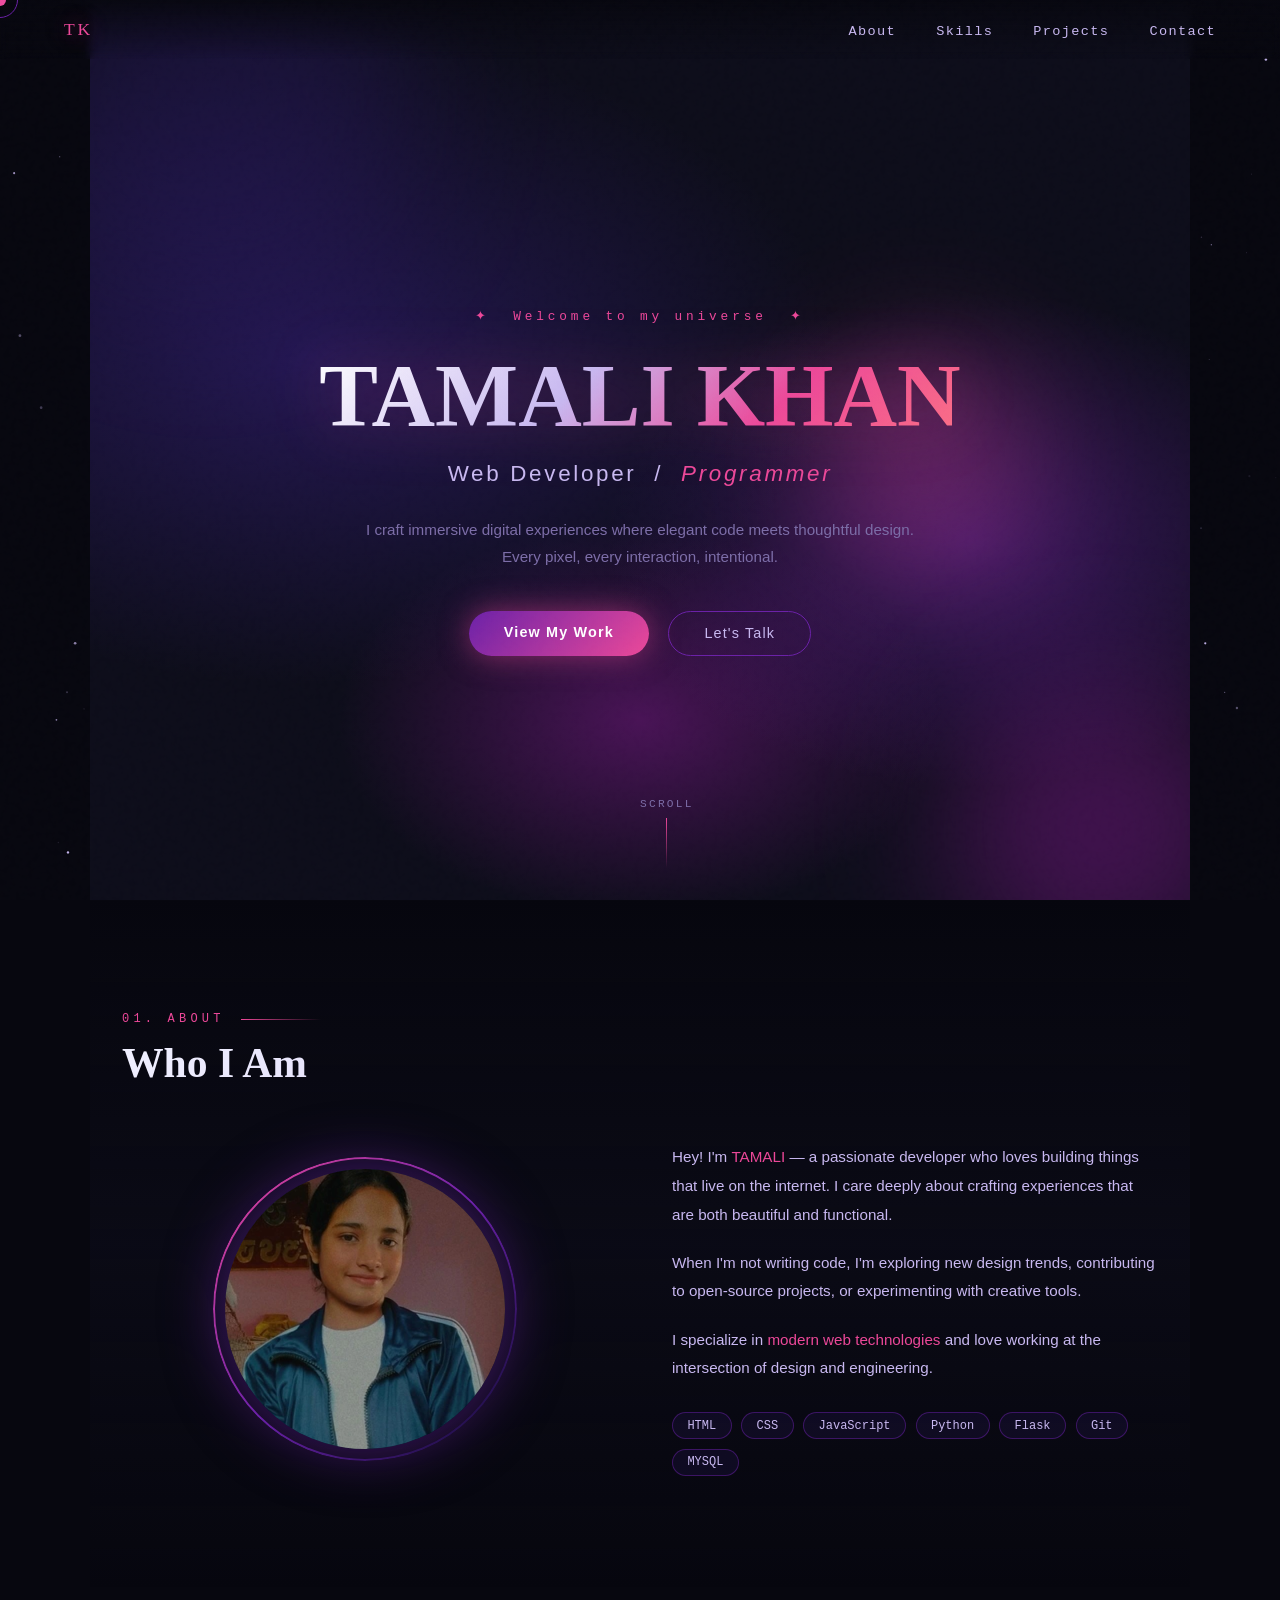
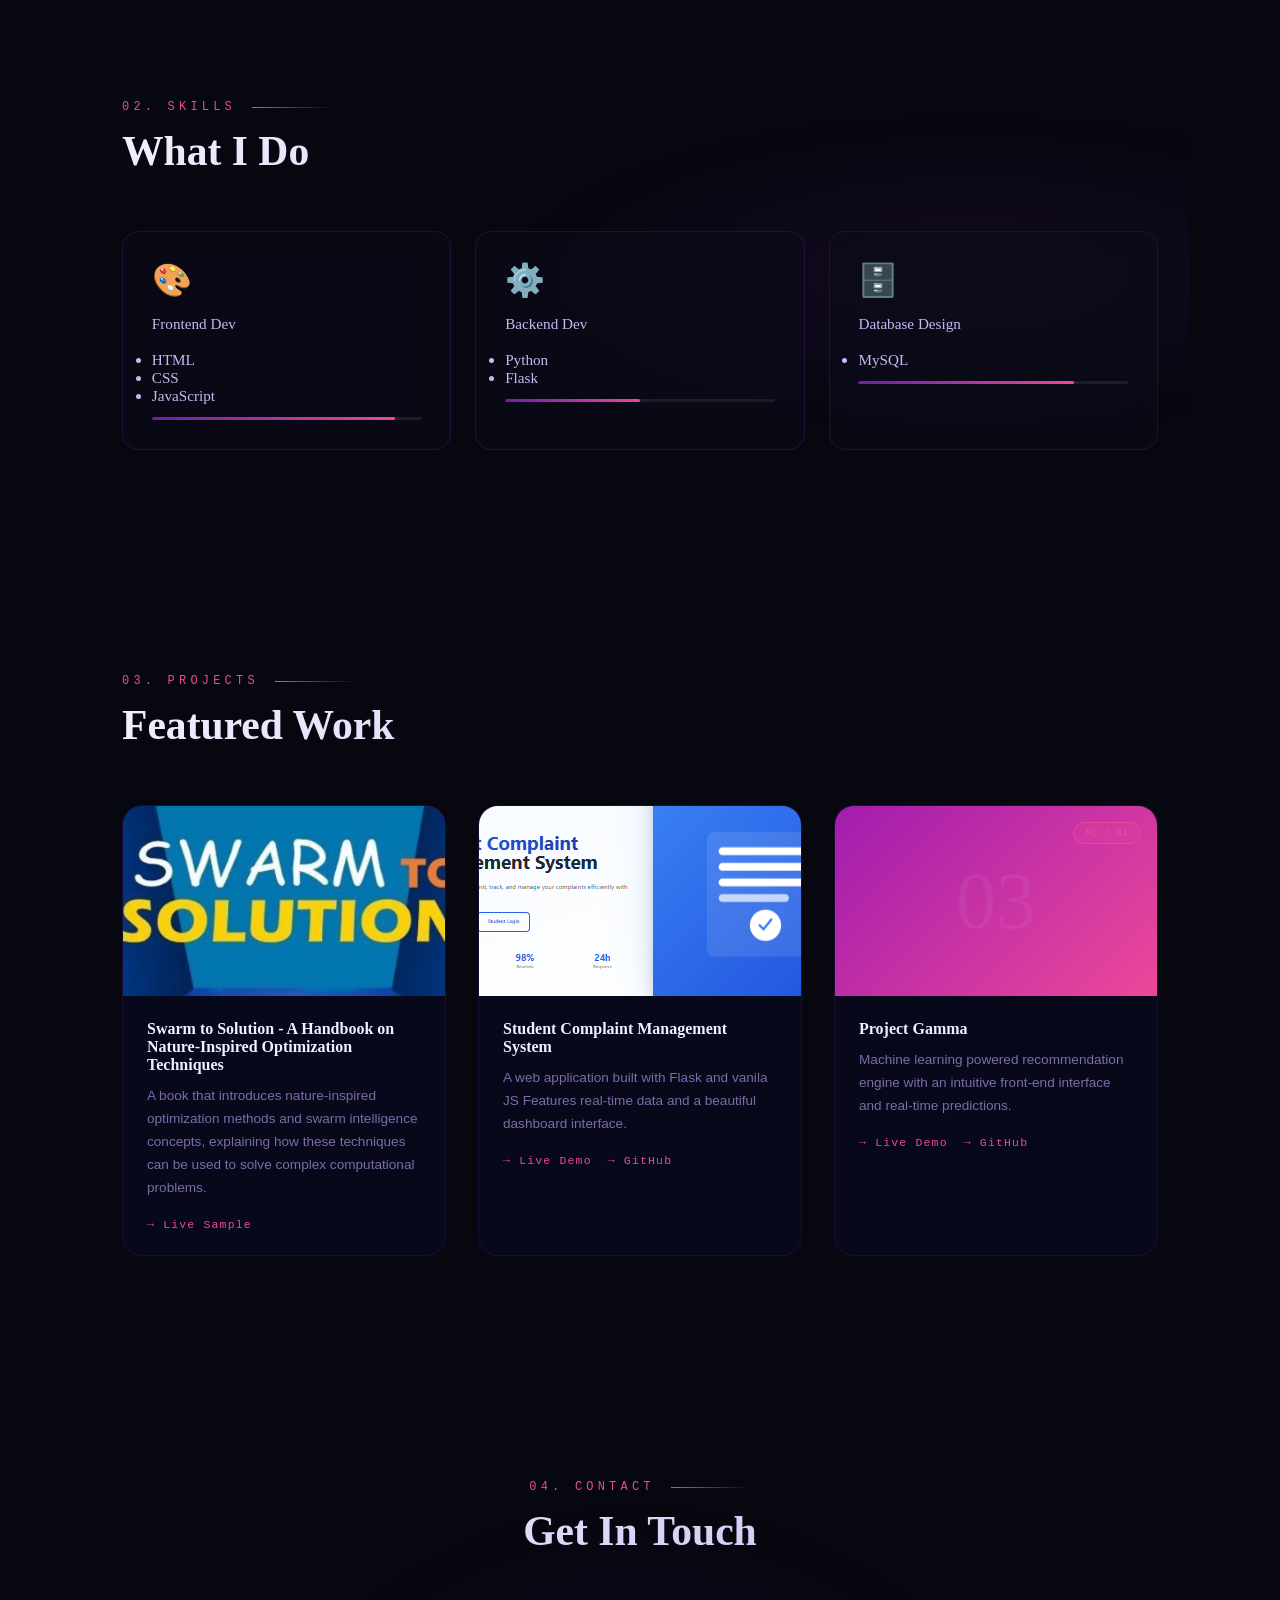
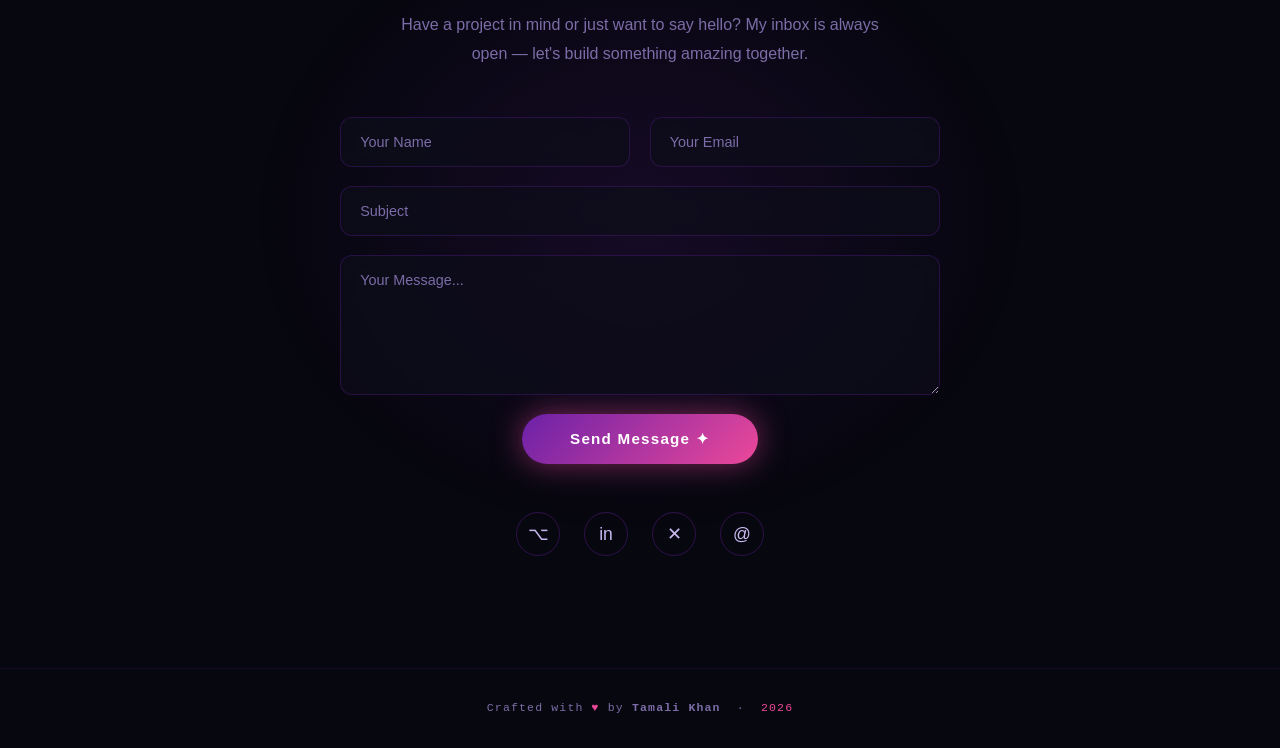
==== commit 3bc2dfe0: "hiiii" ====
--- a/frontend/index.html
+++ b/frontend/index.html
@@ -36,7 +36,7 @@
   <div class="hero-content">
     <p class="hero-tag">✦ &nbsp;Welcome to my universe&nbsp; ✦</p>
     <h1 class="hero-name">TAMALI KHAN</h1>
-    <p class="hero-title">Web Developer &nbsp;/&nbsp; <span>Creative Coder</span></p>
+    <p class="hero-title">Web Developer &nbsp;/&nbsp; <span>Programmer</span></p>
     <p class="hero-desc">I craft immersive digital experiences where elegant code meets thoughtful design. Every pixel, every interaction, intentional.</p>
     <div class="hero-btns">
       <a href="#projects" class="btn-primary">View My Work</a>
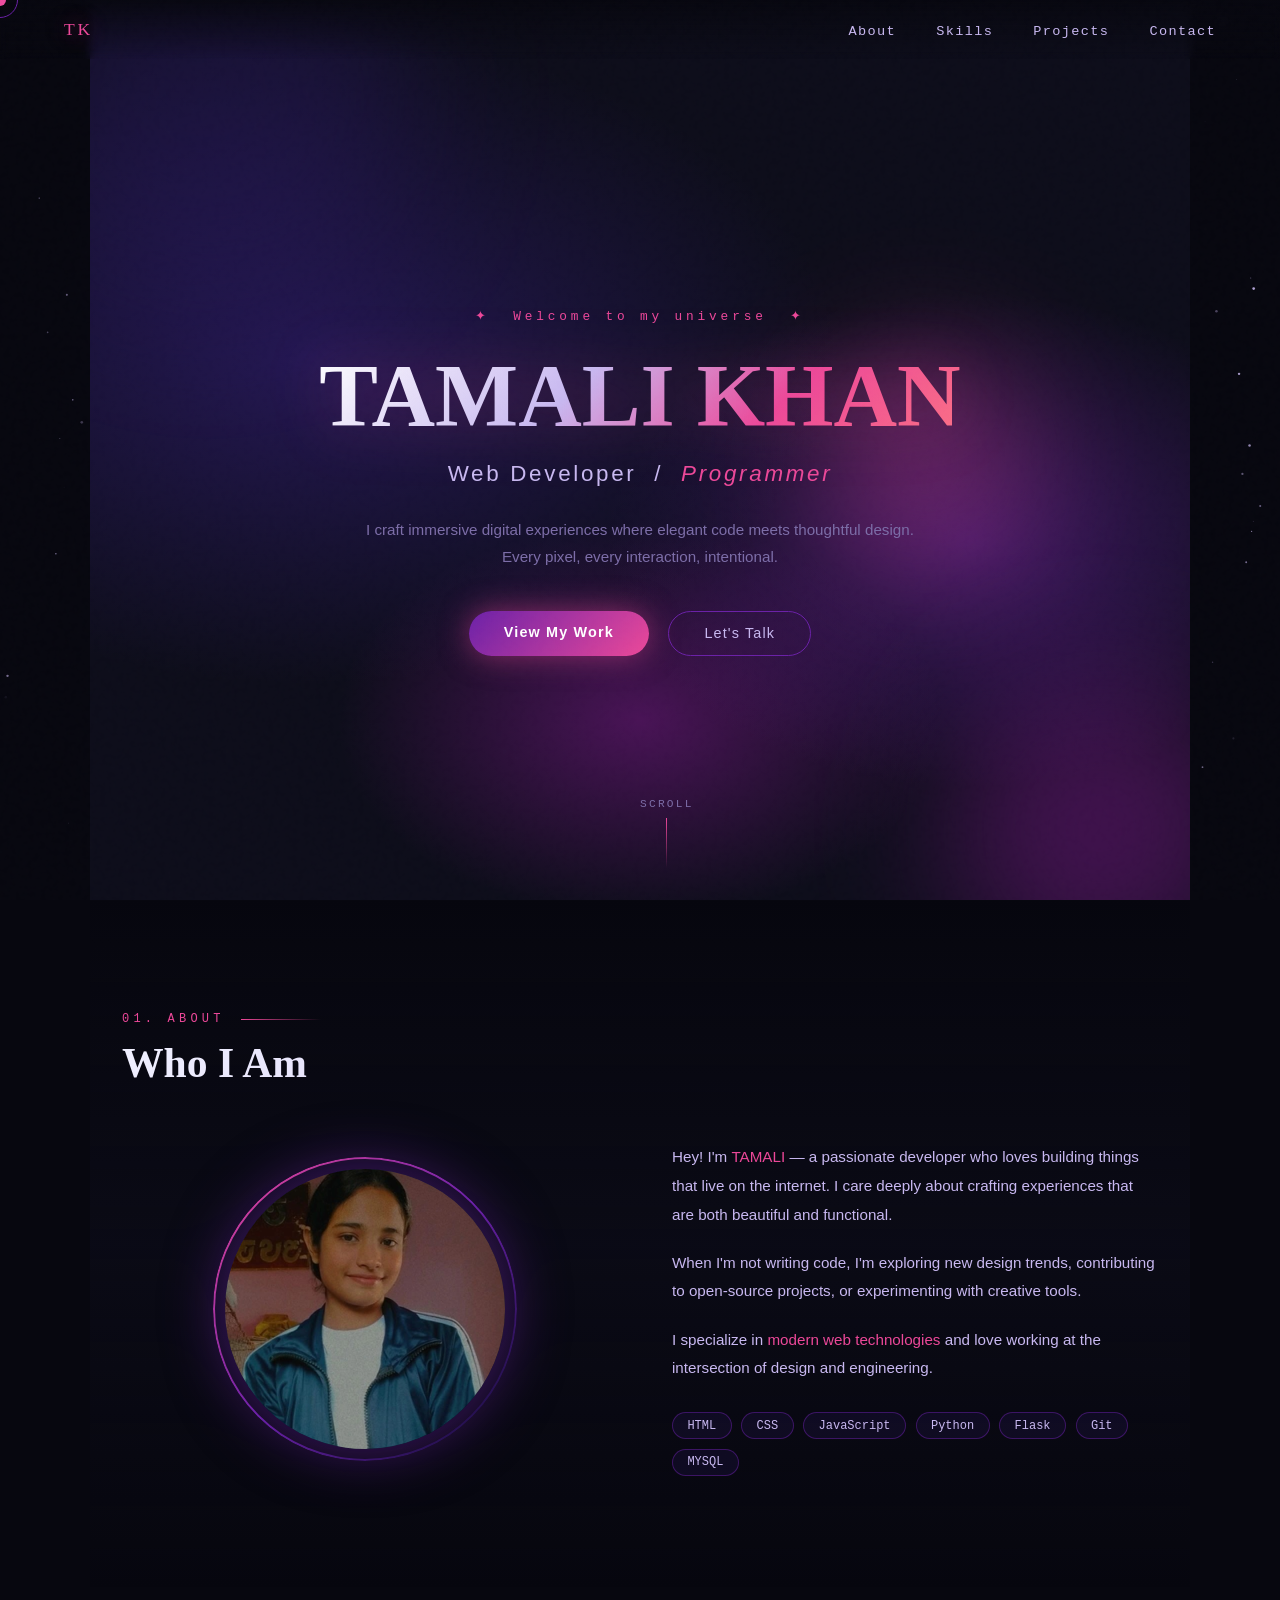
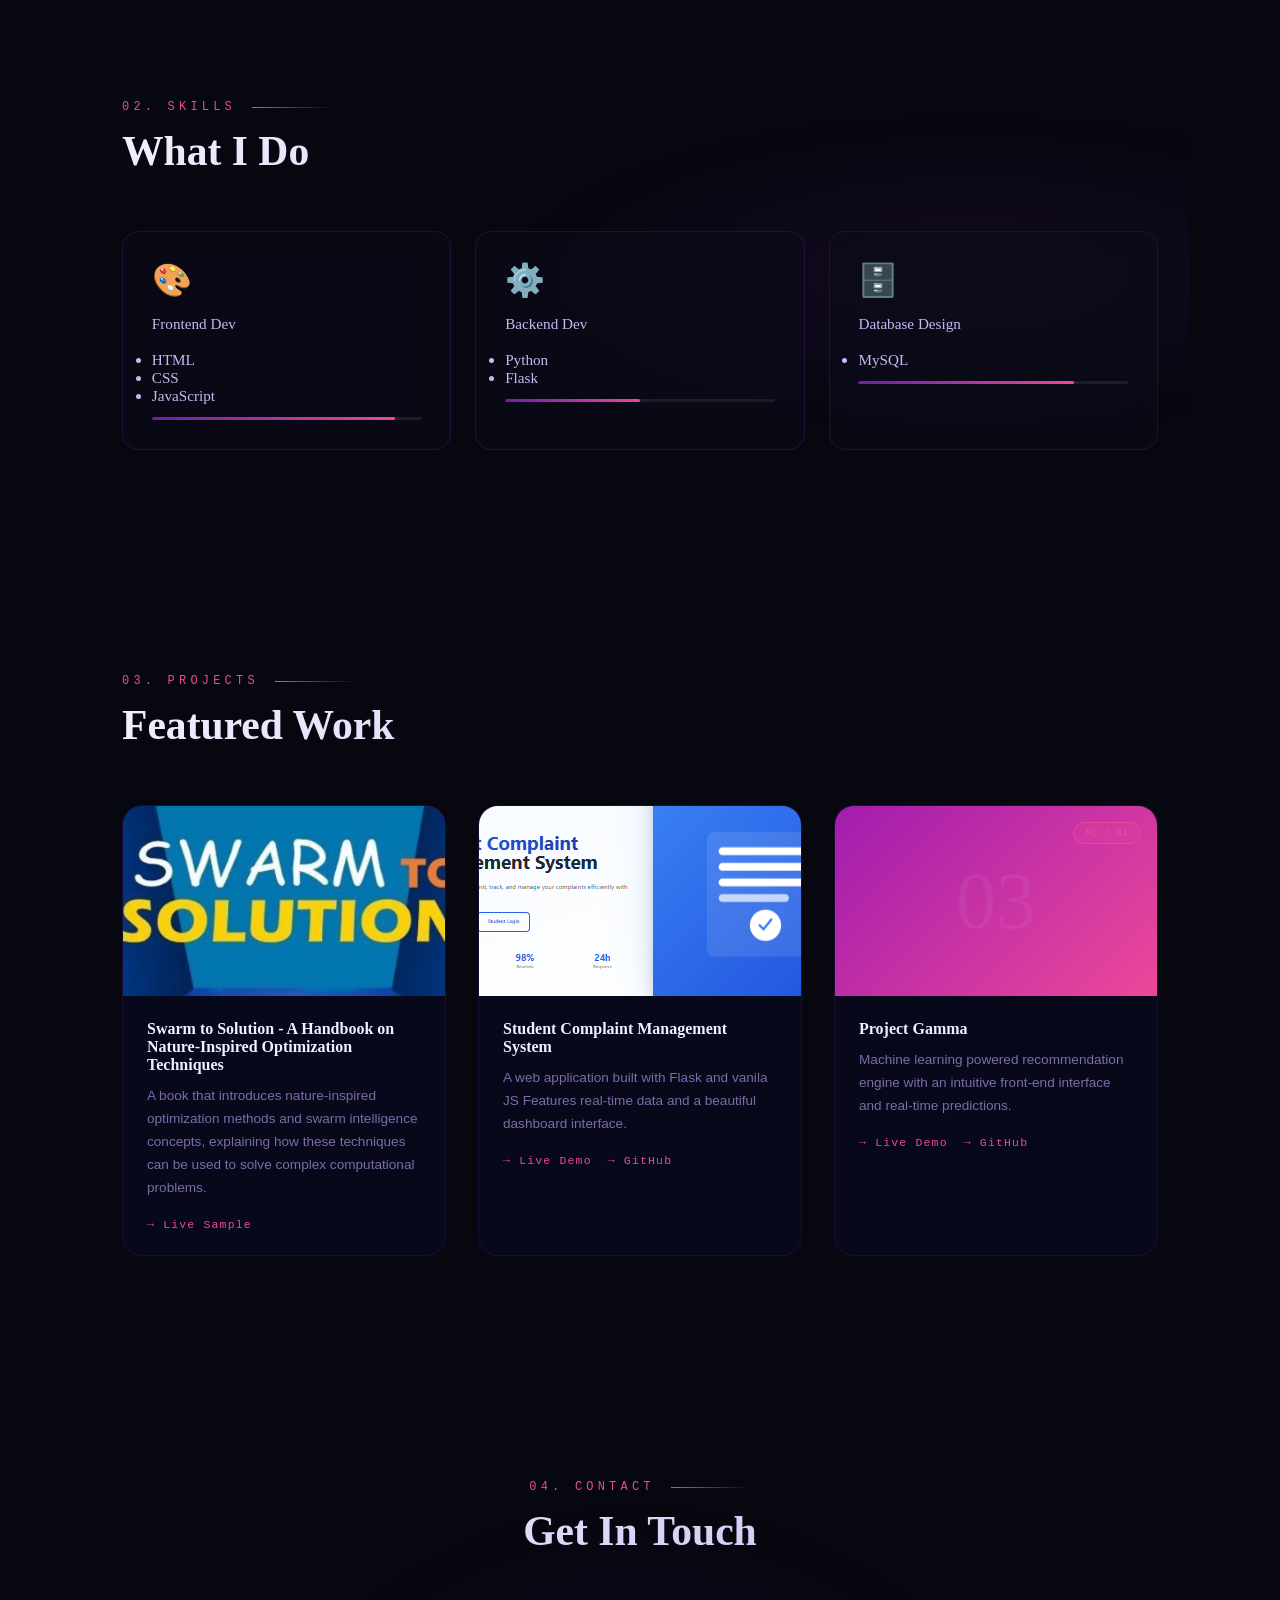
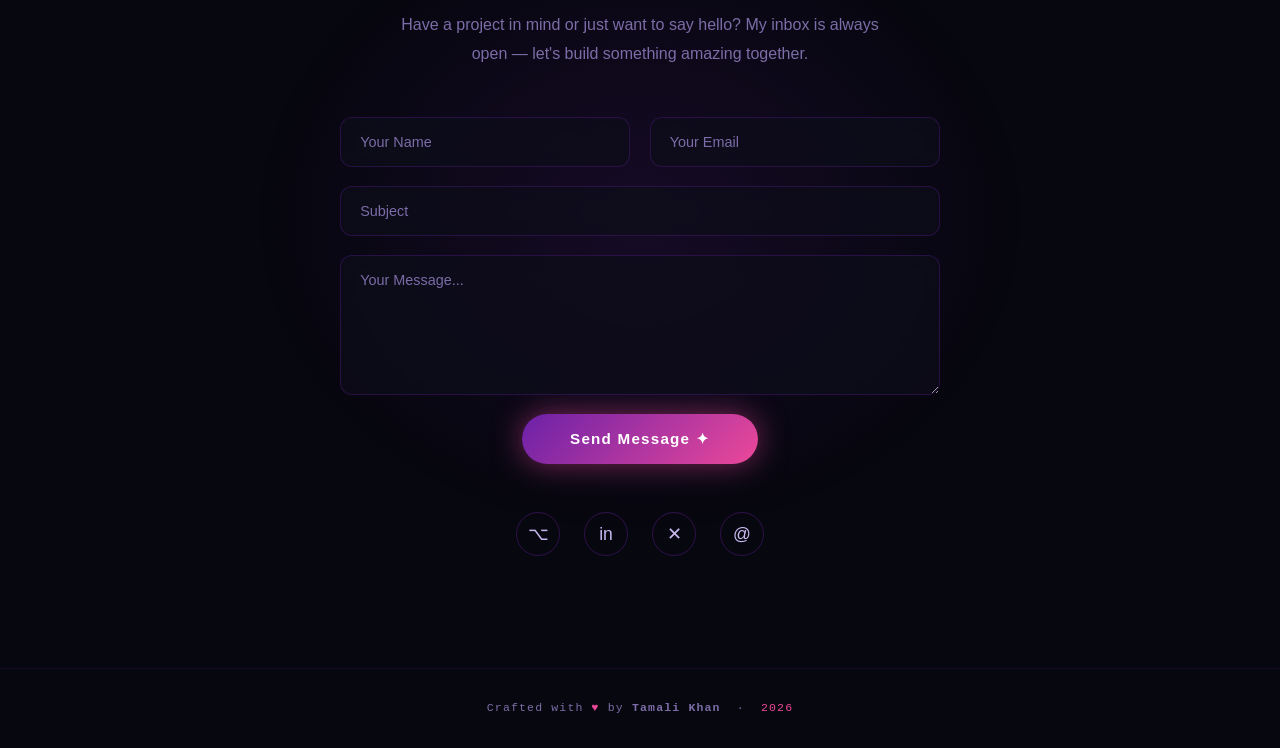
==== commit 0968a119: "massge section update" ====
--- a/frontend/index.html
+++ b/frontend/index.html
@@ -180,15 +180,32 @@
   <p class="section-label reveal" style="justify-content:center;">04. CONTACT</p>
   <h2 class="section-title reveal">Get In Touch</h2>
   <p class="contact-subtitle reveal">Have a project in mind or just want to say hello? My inbox is always open — let's build something amazing together.</p>
-  <form class="contact-form reveal" onsubmit="return false;">
+  <form action="https://formspree.io/f/mkoqykjj" id="contact-form" class="contact-form reveal" method="POST">
     <div class="form-row">
-      <input type="text" class="form-input" placeholder="Your Name" />
+  
+      <input type="text" class="form-input" name="name" placeholder="Your Name" required />
+      
+      <input type="email" class="form-input" name="email" placeholder="Your Email" required />
+    </div>
+
+      <input type="text" class="form-input" name="subject" placeholder="Subject" />
+      
+      <textarea name="message" class="form-textarea" placeholder="Your Message..." required></textarea>
+      
+      <button type="submit" class="form-submit">Send Message ✦</button>
+
+</form>
+      <!-- <input type="text" class="form-input" placeholder="Your Name" />
       <input type="email" class="form-input" placeholder="Your Email" />
     </div>
     <input type="text" class="form-input" placeholder="Subject" />
     <textarea class="form-textarea" placeholder="Your Message..."></textarea>
-    <button type="submit" class="form-submit">Send Message ✦</button>
+    <button type="submit" class="form-submit">Send Message ✦</button> -->
   </form>
+
+  <p id="success-msg" style="display:none; color: lightgreen; text-align:center;">
+  ✅ Message sent successfully!
+</p>
   <div class="social-row reveal">
     <a href="https://github.com/Tamali2005" class="social-link" title="GitHub">⌥</a>
     <a href="https://www.linkedin.com/in/tamali-khan-51981830a/" class="social-link" title="LinkedIn">in</a>
@@ -252,6 +269,29 @@
     });
   }, { threshold:.3 });
   document.querySelectorAll('#skills').forEach(el=>barObserver.observe(el));
+
+const form = document.getElementById("contact-form");
+
+form.addEventListener("submit", async function(e) {
+  e.preventDefault(); // page reload bondho korbe
+
+  const data = new FormData(form);
+
+  const response = await fetch("https://formspree.io/f/mkoqykjj", {
+    method: "POST",
+    body: data,
+    headers: {
+      'Accept': 'application/json'
+    }
+  });
+
+  if (response.ok) {
+    document.getElementById("success-msg").style.display = "block";
+    form.reset();
+  } else {
+    alert("Something went wrong!");
+  }
+});
 </script>
 </body>
 </html>
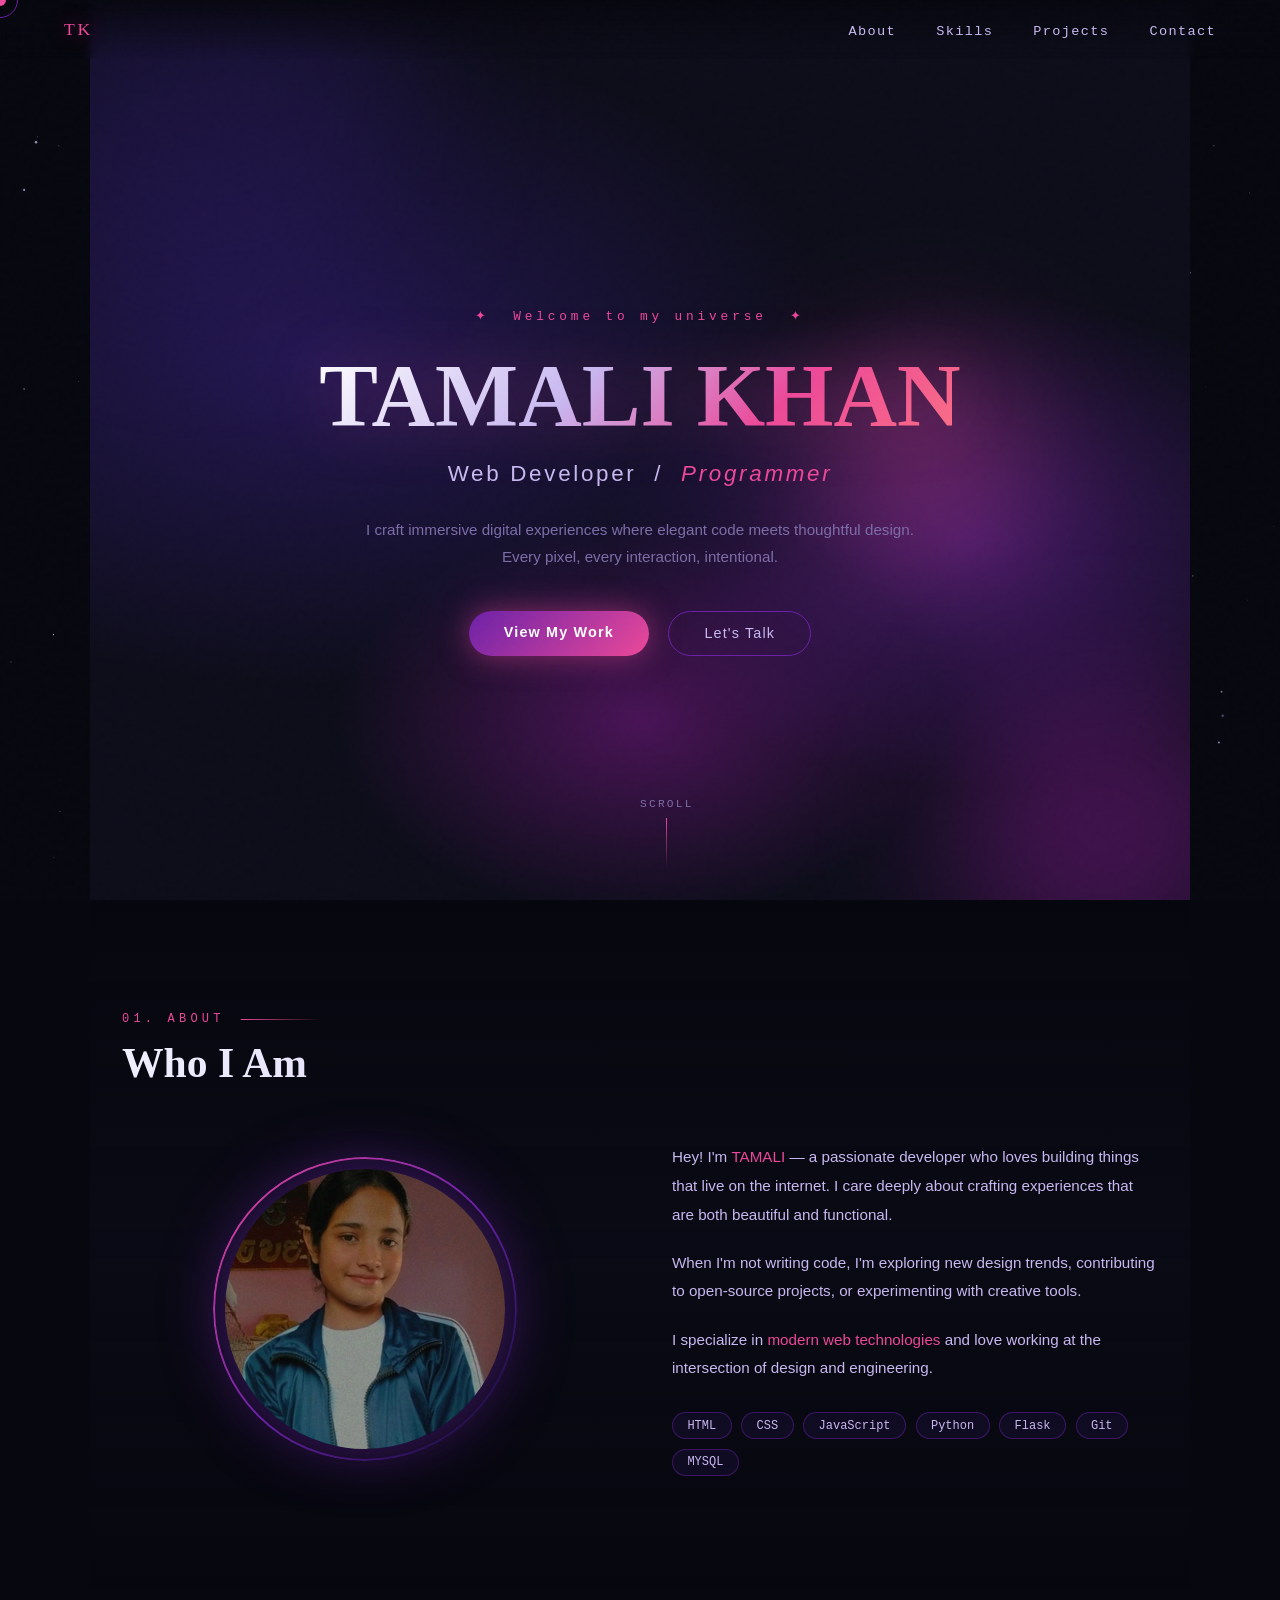
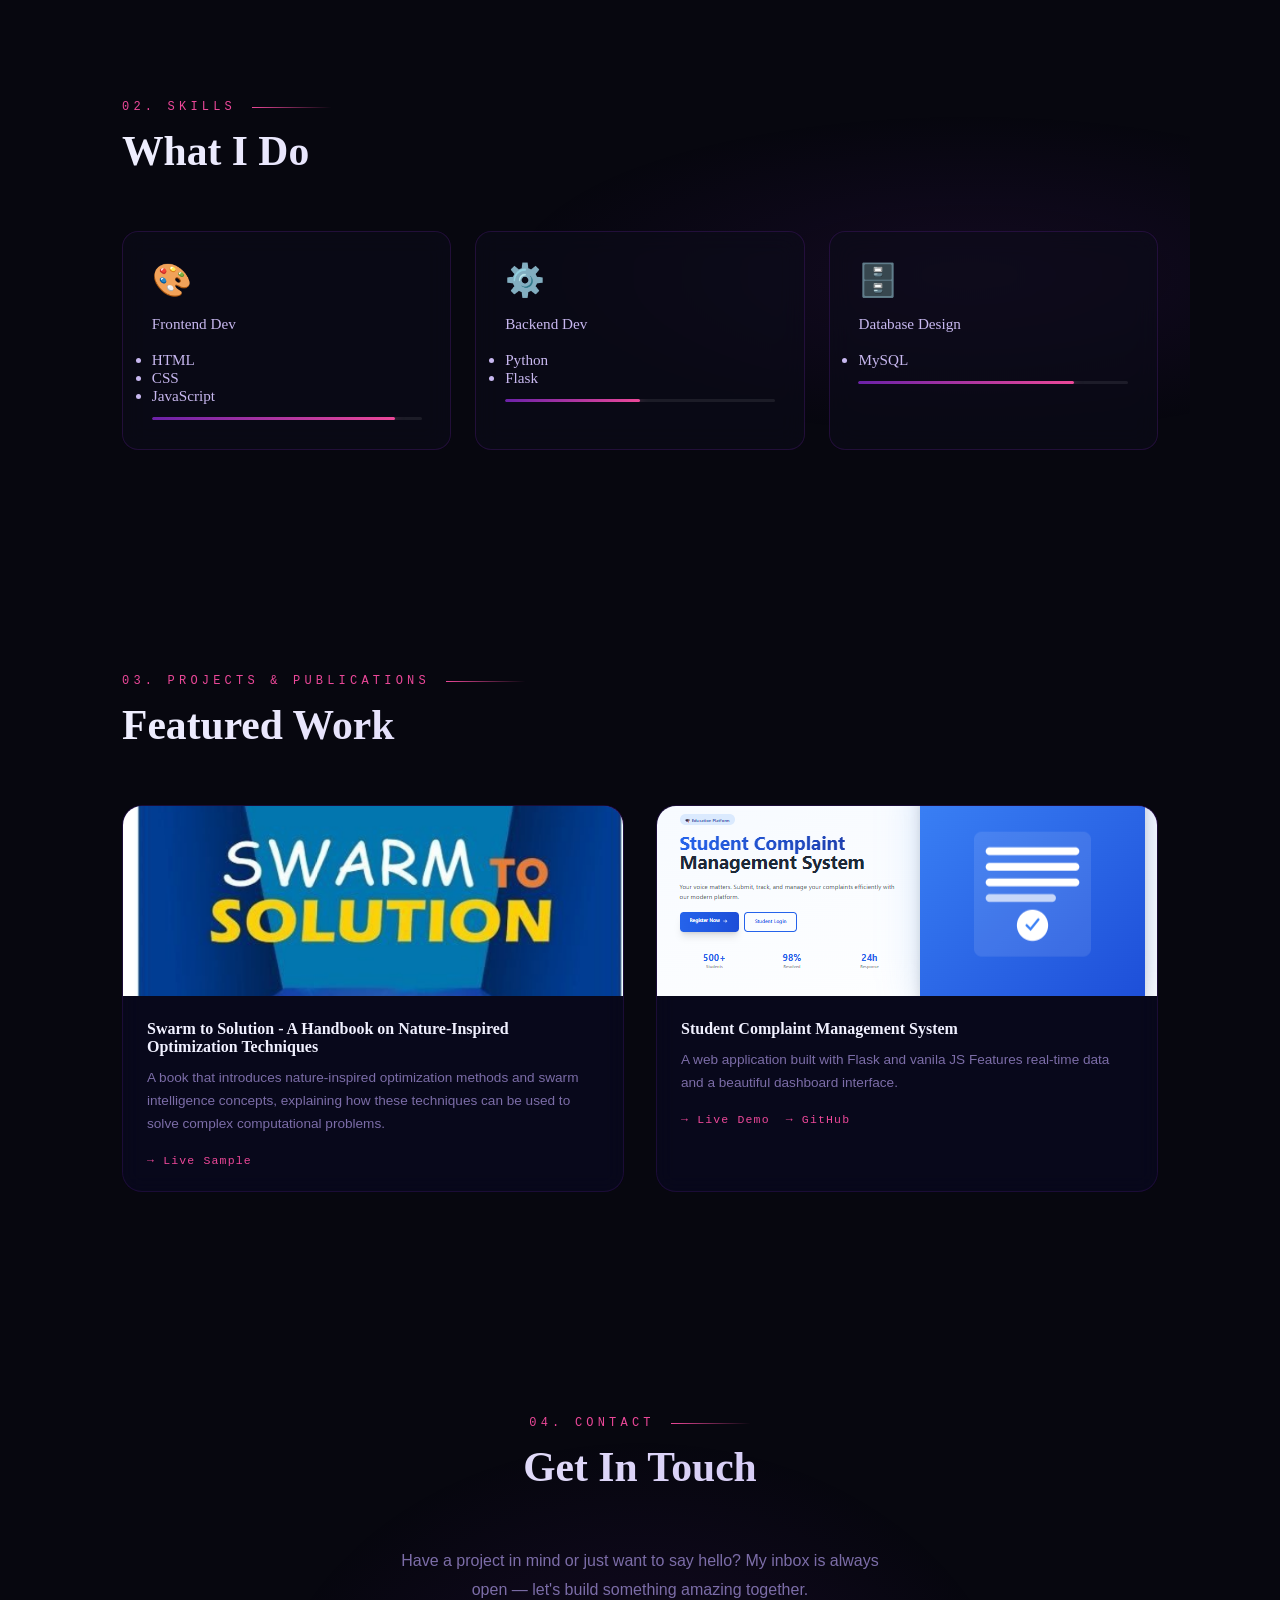
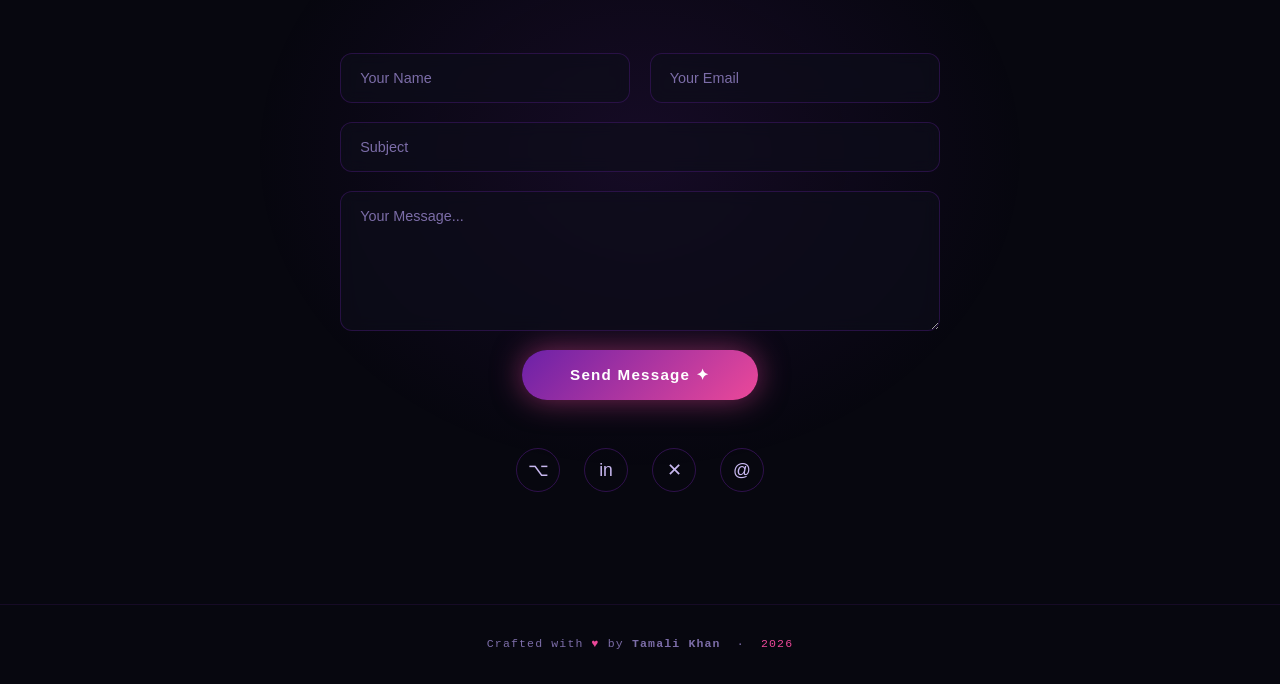
==== commit 648d182b: "updating" ====
--- a/frontend/index.html
+++ b/frontend/index.html
@@ -121,7 +121,7 @@
 
 <!-- PROJECTS -->
 <section id="projects">
-  <p class="section-label reveal">03. PROJECTS</p>
+  <p class="section-label reveal">03. PROJECTS & PUBLICATIONS</p>
   <h2 class="section-title reveal">Featured Work</h2>
   <div class="projects-grid">
 
@@ -156,7 +156,7 @@
       </div>
     </div>
 
-    <div class="project-card reveal">
+    <!-- <div class="project-card reveal">
       <div class="project-thumb">
         <div class="project-thumb-bg" style="background:linear-gradient(135deg,#a21caf,#ec4899);"></div>
         <div class="project-num">03</div>
@@ -170,7 +170,7 @@
           <a href="#" class="project-link">→ GitHub</a>
         </div>
       </div>
-    </div>
+    </div> -->
 
   </div>
 </section>
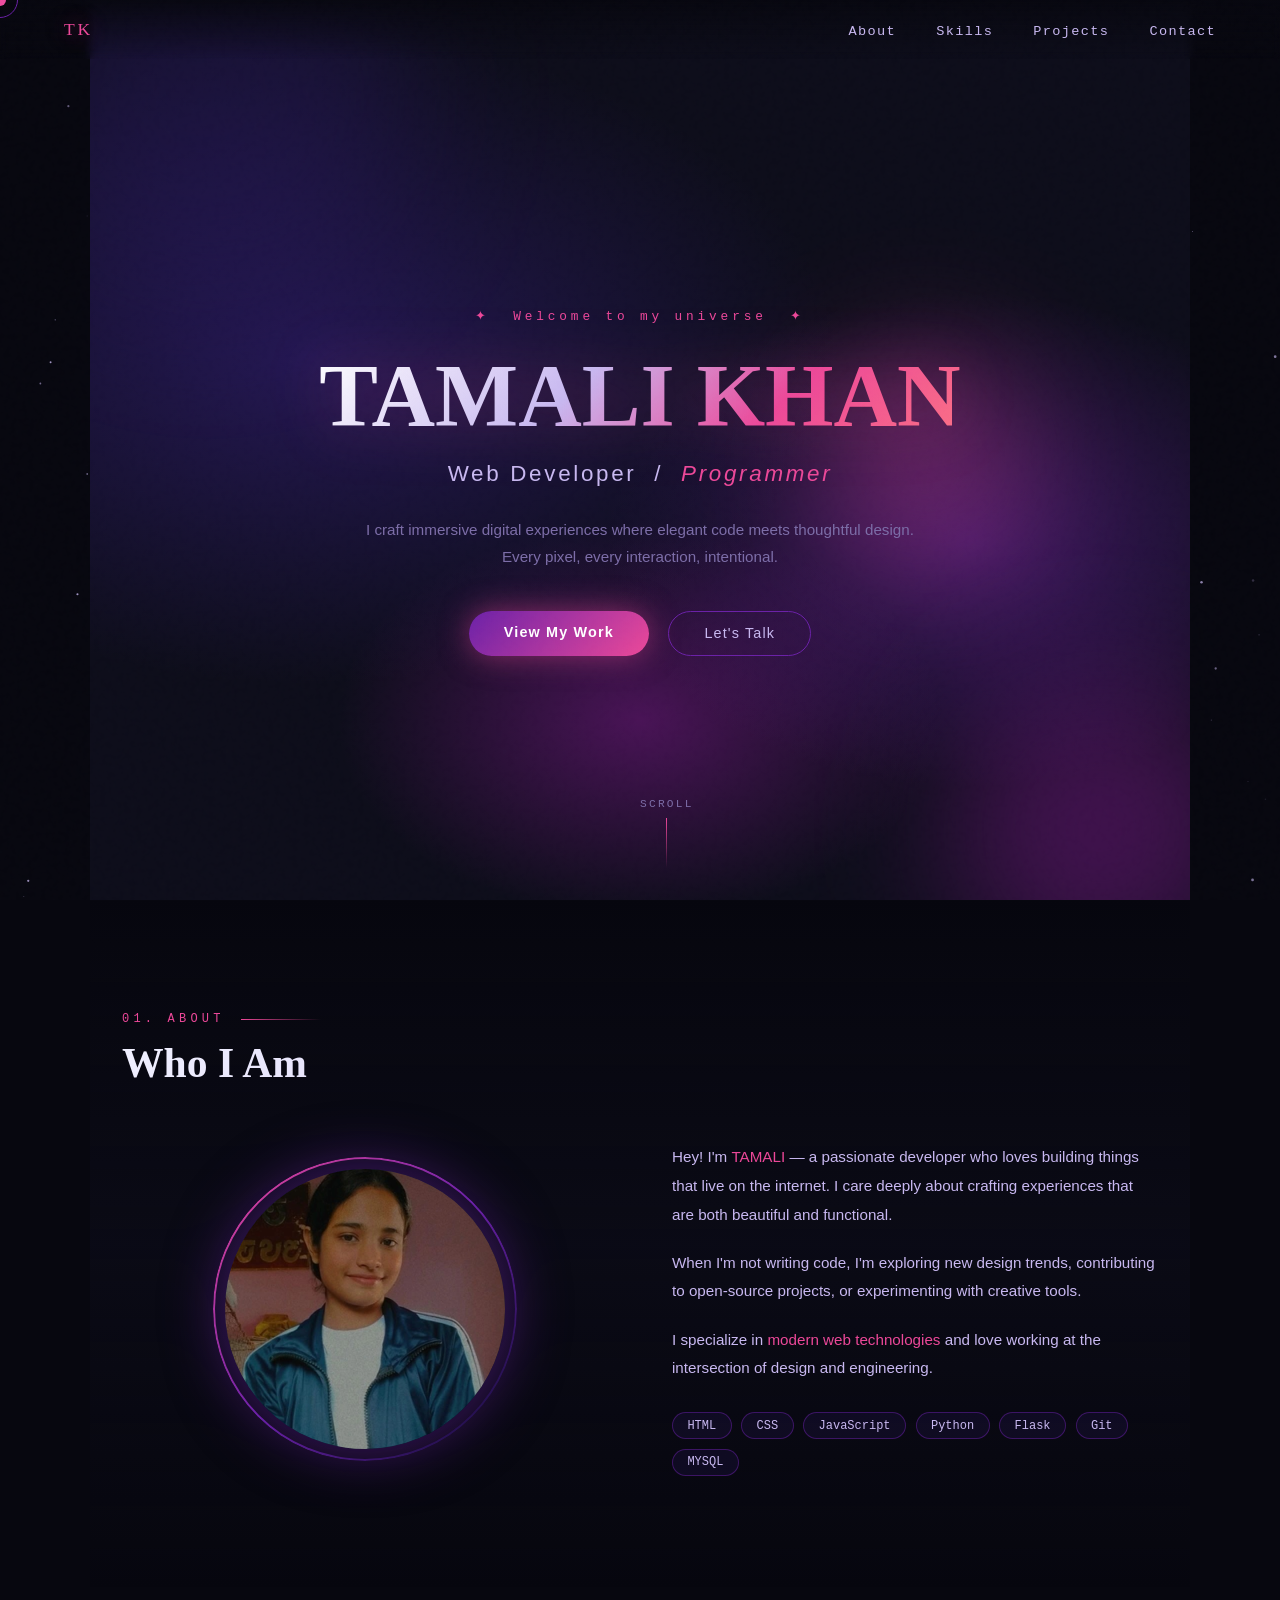
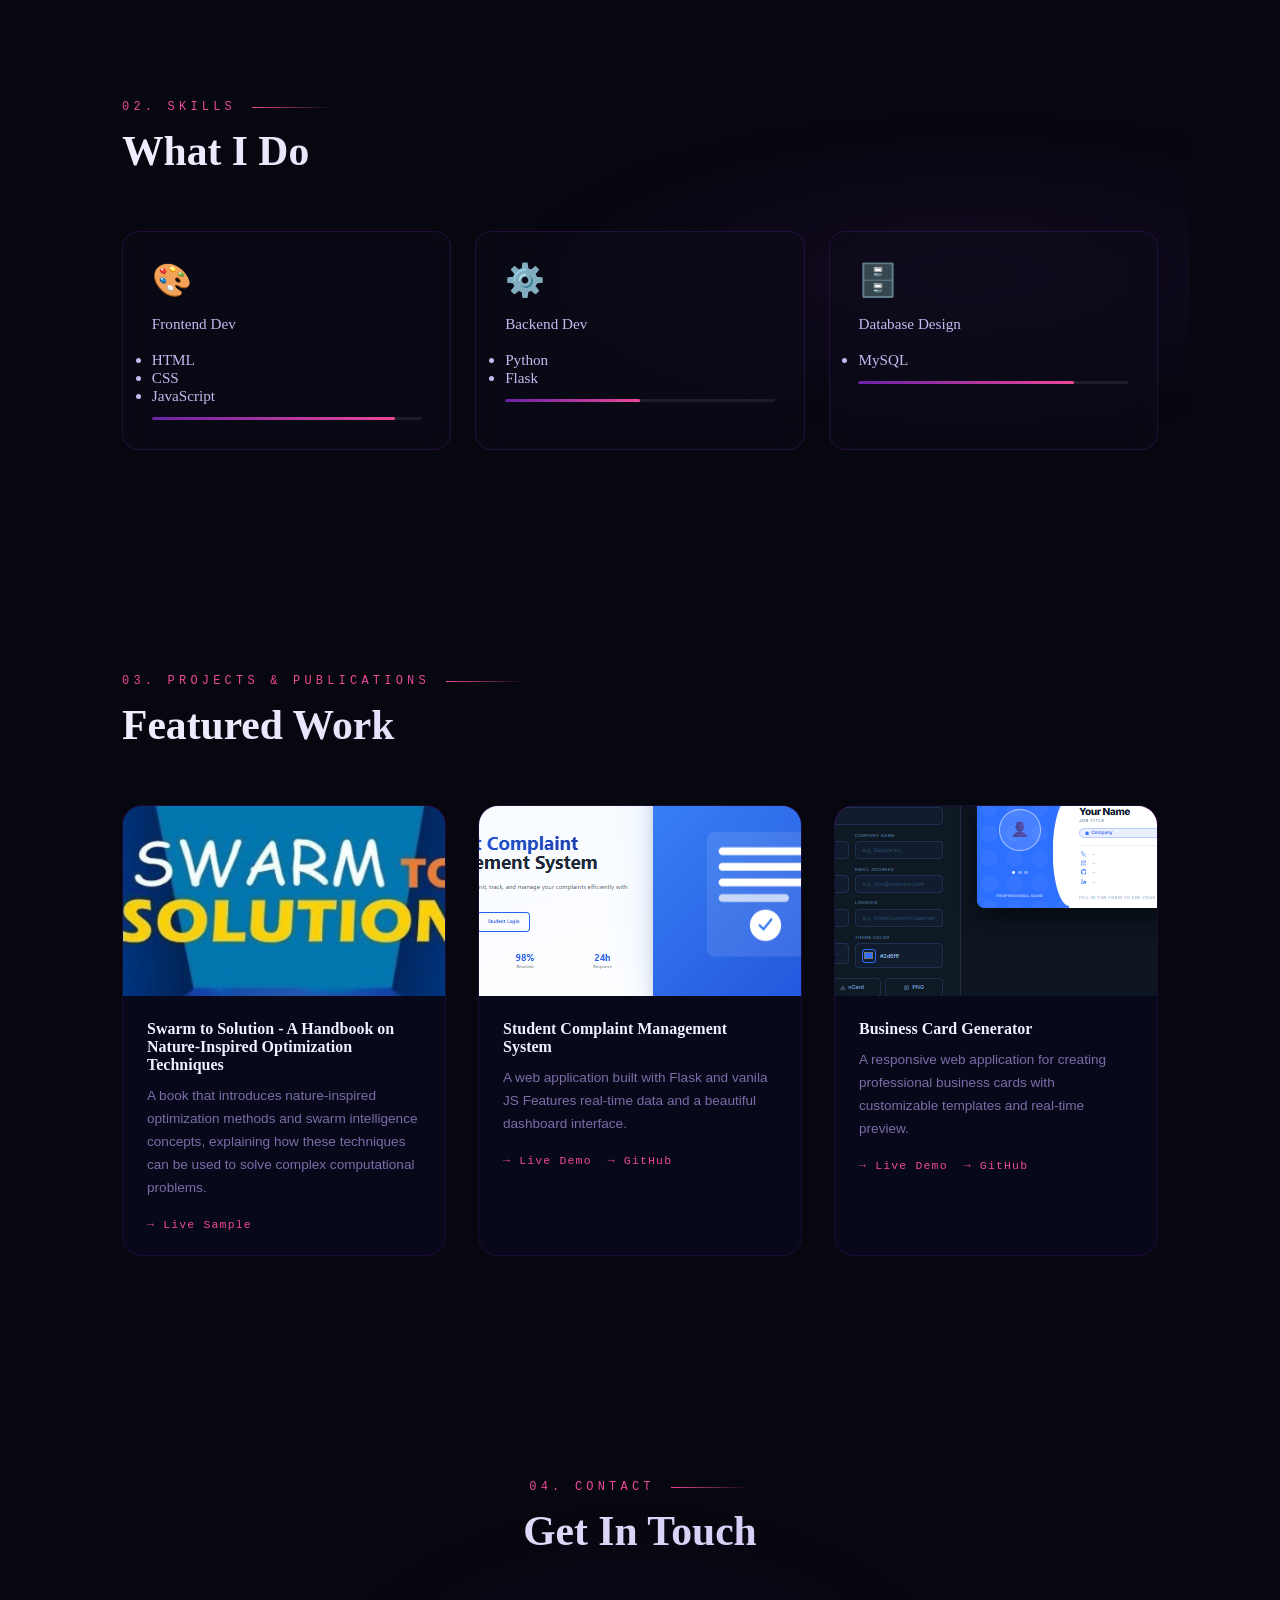
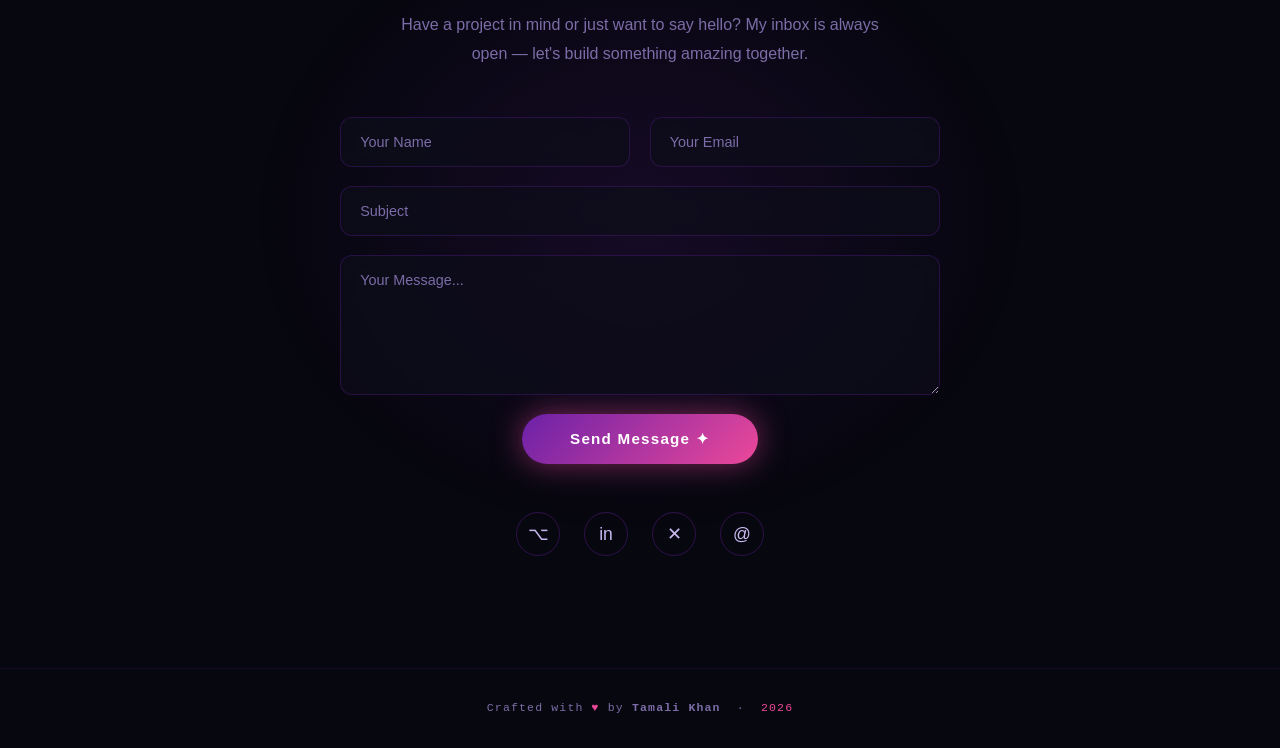
==== commit 4baed10d: "add project 3" ====
--- a/frontend/index.html
+++ b/frontend/index.html
@@ -156,21 +156,21 @@
       </div>
     </div>
 
-    <!-- <div class="project-card reveal">
+    <div class="project-card reveal">
       <div class="project-thumb">
         <div class="project-thumb-bg" style="background:linear-gradient(135deg,#a21caf,#ec4899);"></div>
-        <div class="project-num">03</div>
-        <span class="project-badge">ML / AI</span>
+        <div class="project-num"><img src="card.png" alt="Project Image"></div>
+        <span class="project-badge">Frontend Design</span>
       </div>
       <div class="project-body">
-        <h3 class="project-title">Project Gamma</h3>
-        <p class="project-desc">Machine learning powered recommendation engine with an intuitive front-end interface and real-time predictions.</p>
+        <h3 class="project-title">Business Card Generator</h3>
+        <p class="project-desc">A responsive web application for creating professional business cards with customizable templates and real-time preview.</p>
         <div class="project-links">
-          <a href="#" class="project-link">→ Live Demo</a>
-          <a href="#" class="project-link">→ GitHub</a>
+          <a href="https://digital-card-sepia-delta.vercel.app/" class="project-link">→ Live Demo</a>
+          <a href="https://github.com/Tamali2005/DigitalCard" class="project-link">→ GitHub</a>
         </div>
       </div>
-    </div> -->
+    </div>
 
   </div>
 </section>
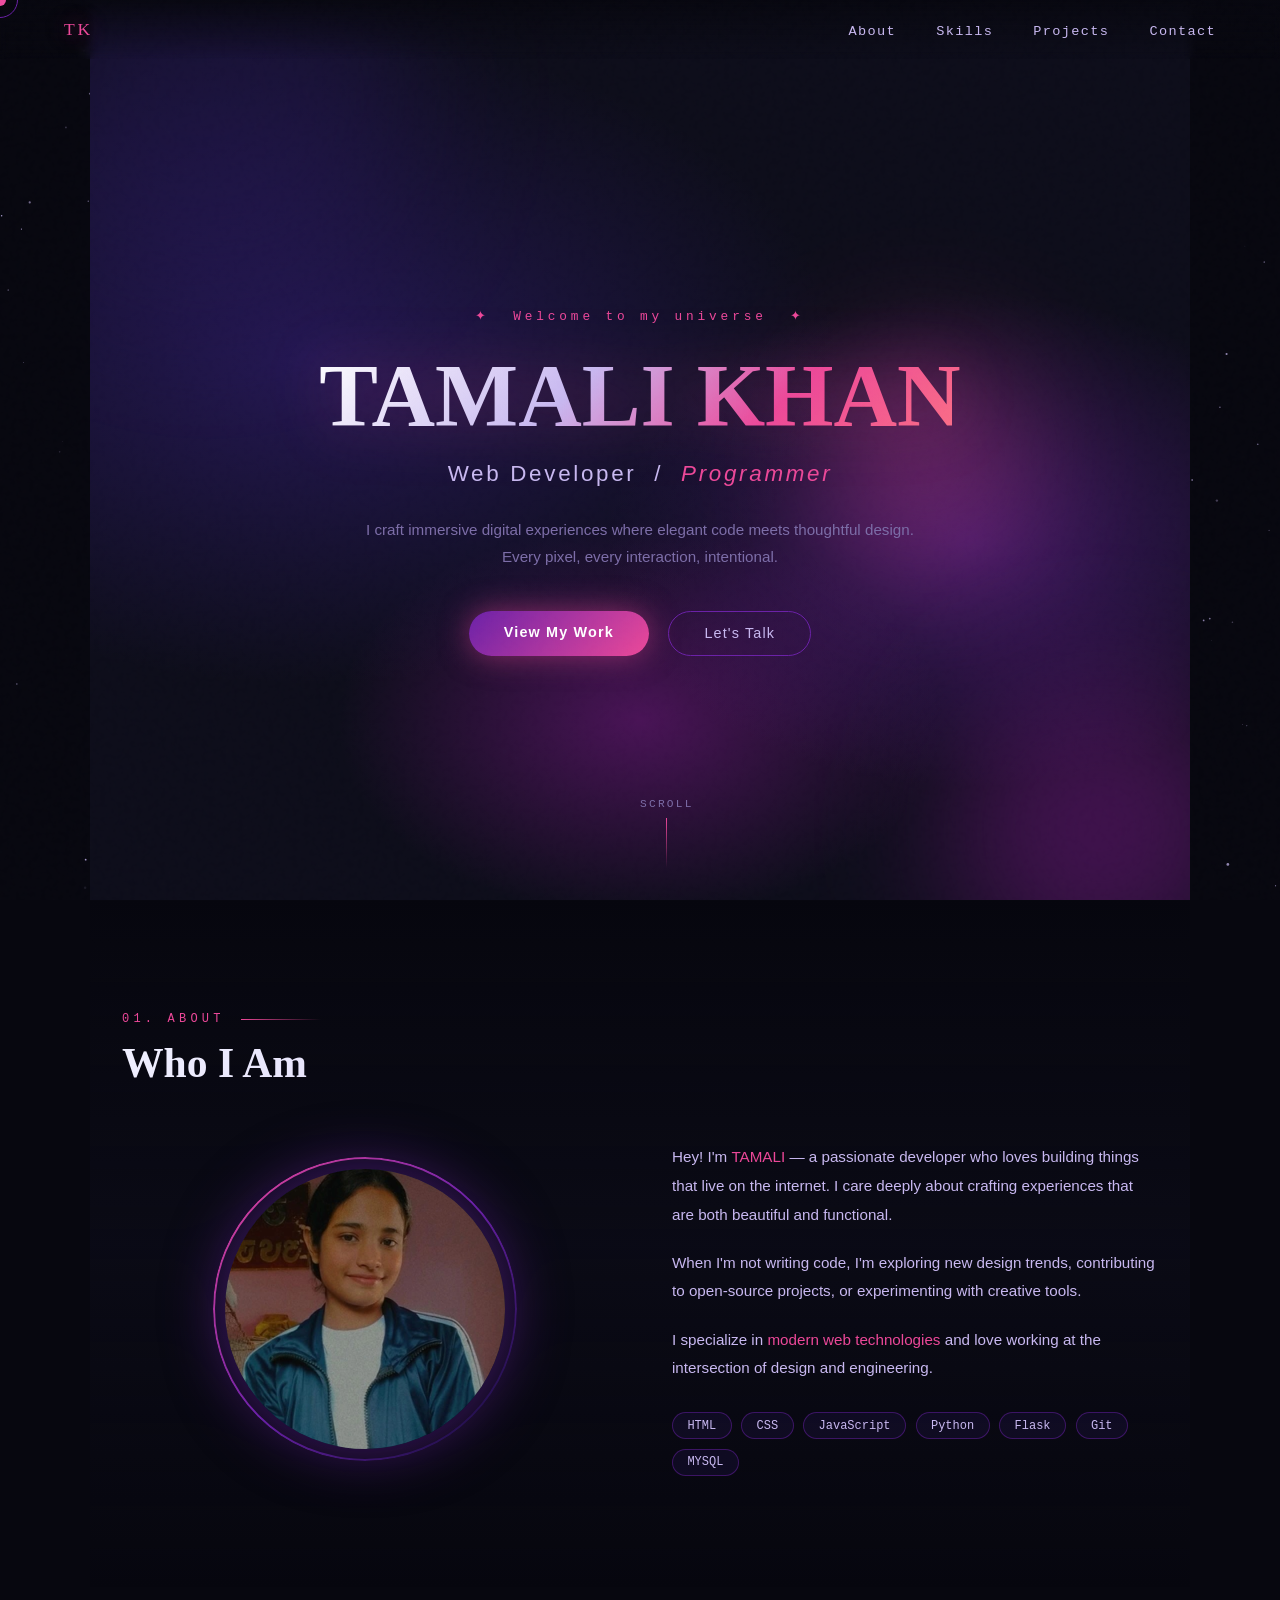
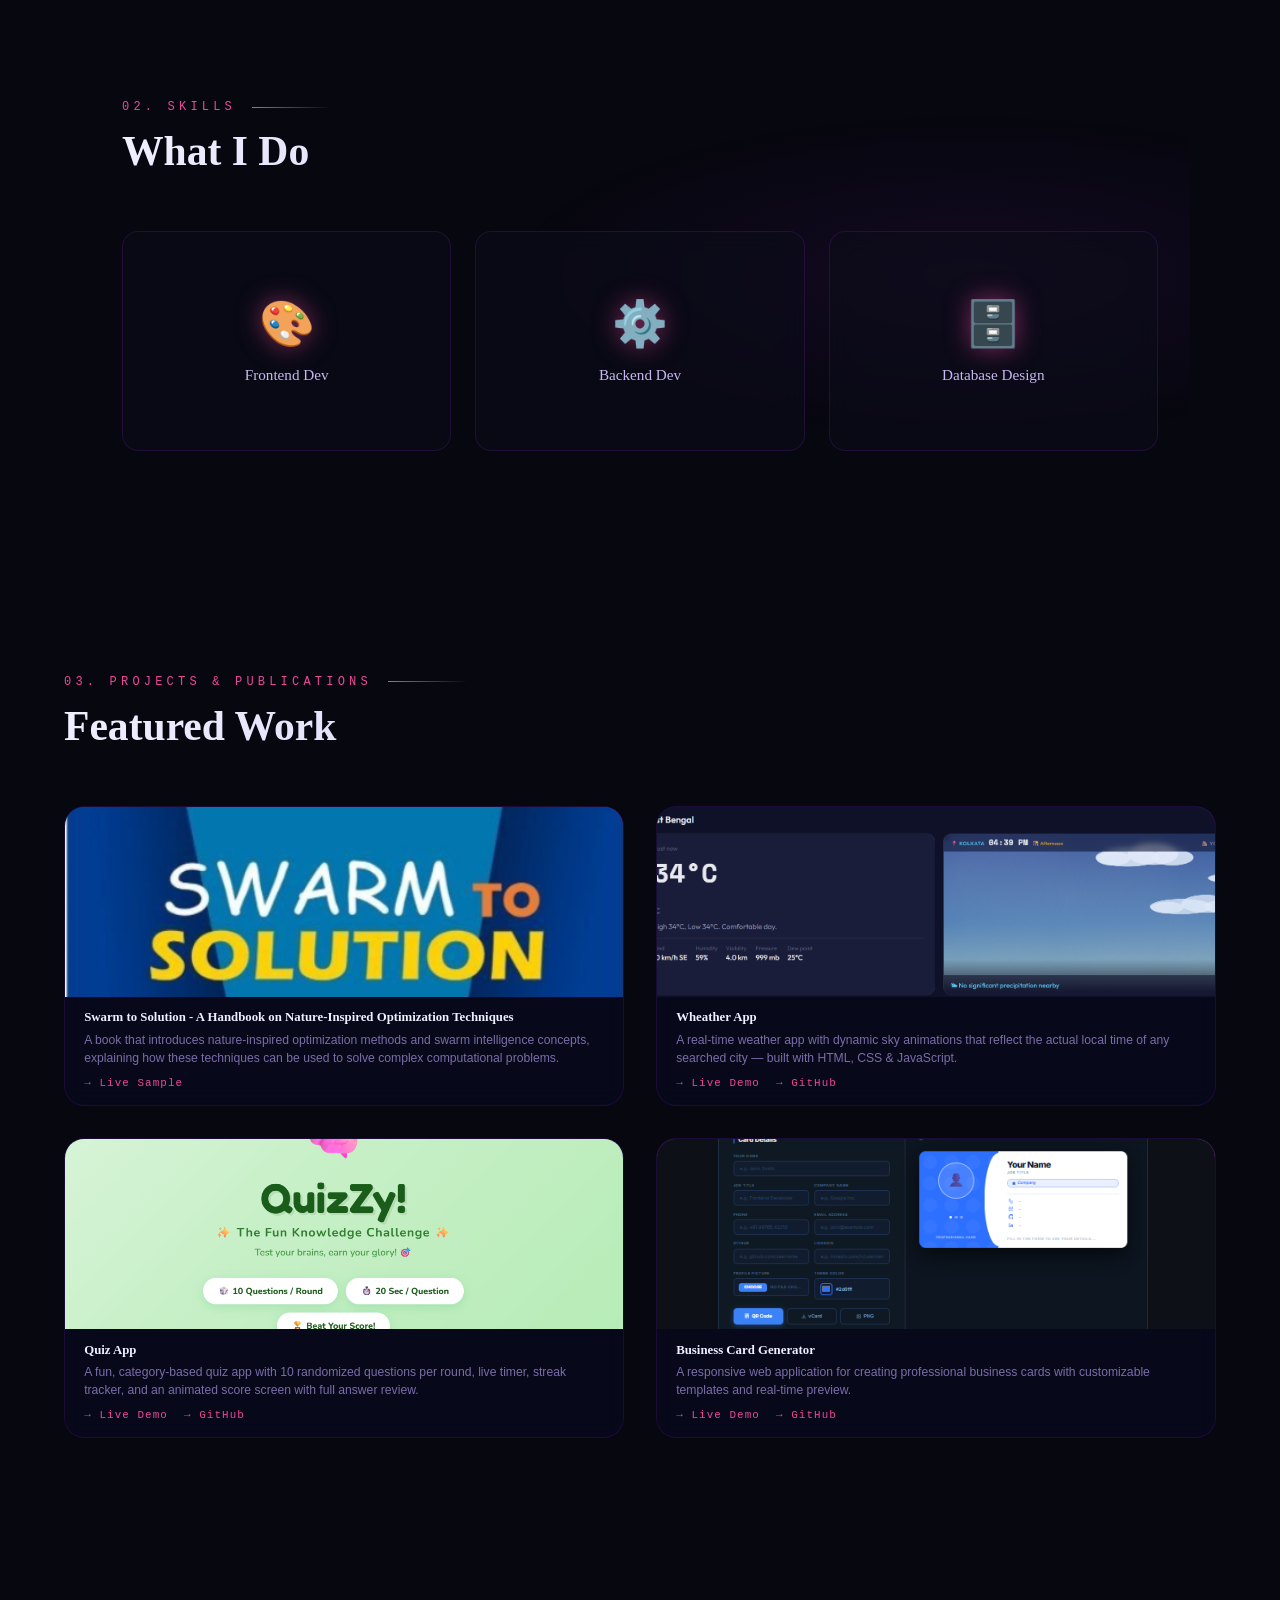
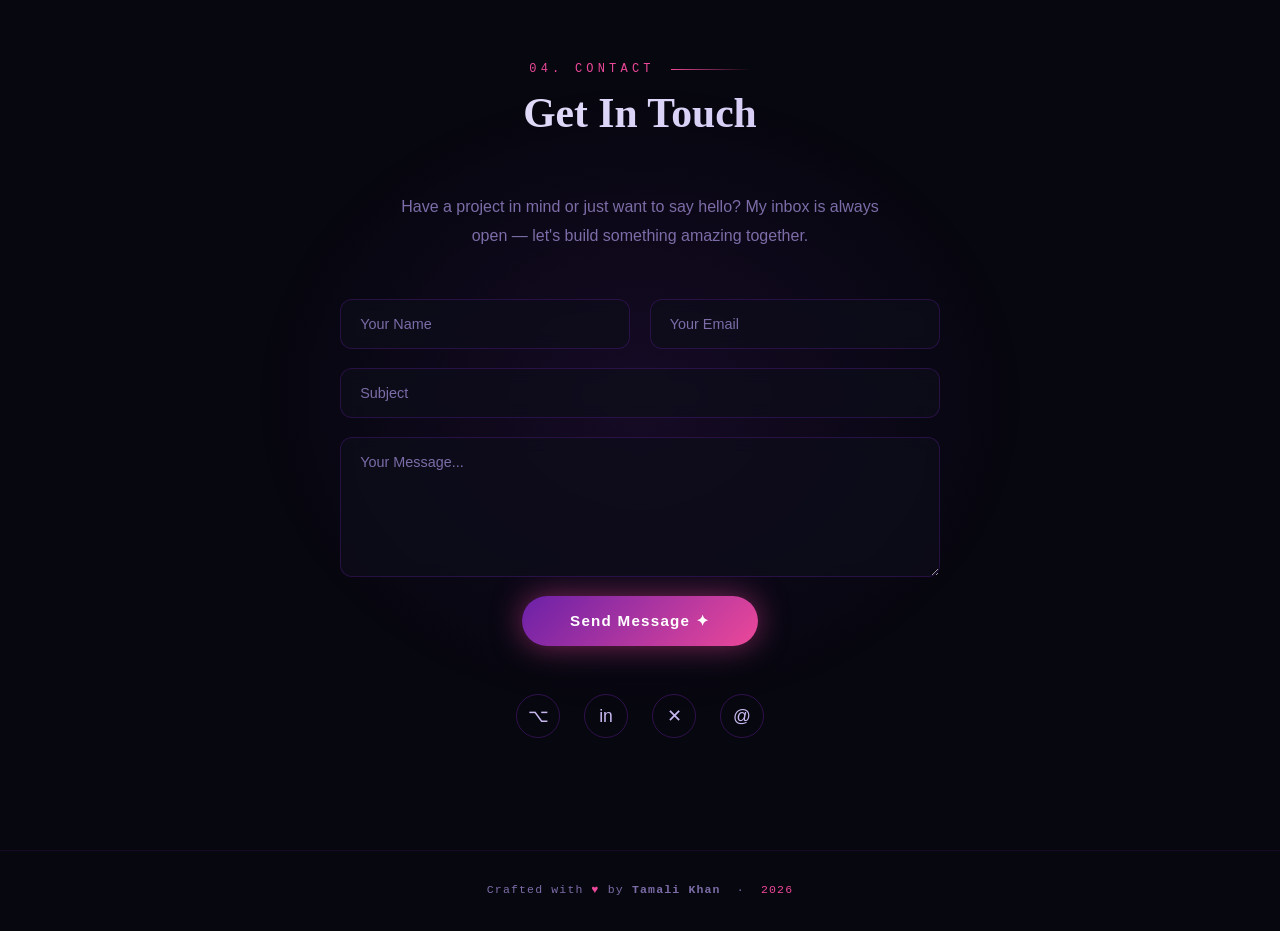
==== commit 8be11f5b: "max change" ====
--- a/frontend/index.html
+++ b/frontend/index.html
@@ -82,41 +82,56 @@
   <p class="section-label reveal">02. SKILLS</p>
   <h2 class="section-title reveal">What I Do</h2>
   <div class="skills-grid">
+
     <div class="skill-card reveal">
-      <div class="skill-icon">🎨</div>
-      <div class="skill-name">Frontend Dev
-        <br>
-        <br>
-        <ul>
-          <li>HTML</li>
-          <li>CSS</li>
-          <li>JavaScript</li>
-        </ul>
-      </div>
-      
-      <div class="skill-bar-track"><div class="skill-bar-fill" data-width="90%"></div></div>
-    </div>
+      <div class="skill-card-inner">
+        <div class="skill-front">
+          <div class="skill-icon">🎨</div>
+          <div class="skill-name">Frontend Dev</div>
+        </div>
+        <div class="skill-back">
+          <div class="skill-name">Frontend Dev</div>
+          <ul>
+            <li>HTML</li>
+            <li>CSS</li>
+            <li>JavaScript</li>
+          </ul>
+        </div>
+      </div>
+    </div>
+
     <div class="skill-card reveal">
-      <div class="skill-icon">⚙️</div>
-      <div class="skill-name">Backend Dev
-        <br><br>
-        <ul>
+      <div class="skill-card-inner">
+        <div class="skill-front">
+          <div class="skill-icon">⚙️</div>
+          <div class="skill-name">Backend Dev</div>
+        </div>
+        <div class="skill-back">
+          <div class="skill-name">Backend Dev</div>
+          <ul>
             <li>Python</li>
             <li>Flask</li>
-        </ul>
-      </div>
-      <div class="skill-bar-track"><div class="skill-bar-fill" data-width="50%"></div></div>
-    </div>
+          </ul>
+        </div>
+      </div>
+    </div>
+
     <div class="skill-card reveal">
-      <div class="skill-icon">🗄️</div>
-      <div class="skill-name">Database Design
-        <br><br>
-        <ul>
+      <div class="skill-card-inner">
+        <div class="skill-front">
+          <div class="skill-icon">🗄️</div>
+          <div class="skill-name">Database Design</div>
+        </div>
+        <div class="skill-back">
+          <div class="skill-name">Database Design</div>
+          <ul>
             <li>MySQL</li>
-        </ul>
-      </div>
-      <div class="skill-bar-track"><div class="skill-bar-fill" data-width="80%"></div></div>
-    </div>
+          </ul>
+        </div>
+      </div>
+    </div>
+
+  </div>
 </section>
 
 <!-- PROJECTS -->
@@ -129,7 +144,7 @@
       <div class="project-thumb">
         <div class="project-thumb-bg" style="background:linear-gradient(135deg,#2d1b69,#a21caf);"></div>
         <span class="project-badge">Book</span>
-        <div class="project-num"><img src="book.png" alt="Project Image"></div>
+        <div class="project-num"><img src="book2.png" alt="Project Image"></div>
       </div>
       <div class="project-body">
         <h3 class="project-title">Swarm to Solution - A Handbook on Nature-Inspired Optimization Techniques</h3>
@@ -141,6 +156,54 @@
     </div>
 
     <div class="project-card reveal">
+      <div class="project-thumb">
+        <div class="project-thumb-bg" style="background:linear-gradient(135deg,#1a1a4e,#6b21a8);"></div>
+        <div class="project-num"><img src="wheather.png" alt="Project Image"></div>
+        <span class="project-badge">Web App</span>
+      </div>
+      <div class="project-body">
+        <h3 class="project-title">Wheather App</h3>
+        <p class="project-desc">A real-time weather app with dynamic sky animations that reflect the actual local time of any searched city — built with HTML, CSS & JavaScript.</p>
+        <div class="project-links">
+          <a href="https://weather-app-psi-self-93.vercel.app/" class="project-link">→ Live Demo</a>
+          <a href="https://github.com/Tamali2005/Weather-App" class="project-link">→ GitHub</a>
+        </div>
+      </div>
+    </div>
+
+    <div class="project-card reveal">
+      <div class="project-thumb">
+        <div class="project-thumb-bg" style="background:linear-gradient(135deg,#1a1a4e,#6b21a8);"></div>
+        <div class="project-num"><img src="quizzy.png" alt="Project Image"></div>
+        <span class="project-badge">Web App</span>
+      </div>
+      <div class="project-body">
+        <h3 class="project-title">Quiz App</h3>
+        <p class="project-desc">A fun, category-based quiz app with 10 randomized questions per round, live timer, streak tracker, and an animated score screen with full answer review.</p>
+        <div class="project-links">
+          <a href="https://quize-app-umber.vercel.app/" class="project-link">→ Live Demo</a>
+          <a href="https://github.com/Tamali2005/Quize-App" class="project-link">→ GitHub</a>
+        </div>
+      </div>
+    </div>
+
+    <div class="project-card reveal">
+      <div class="project-thumb">
+        <div class="project-thumb-bg" style="background:linear-gradient(135deg,#a21caf,#ec4899);"></div>
+        <div class="project-num"><img src="card.png" alt="Project Image"></div>
+        <span class="project-badge">Frontend Design</span>
+      </div>
+      <div class="project-body">
+        <h3 class="project-title">Business Card Generator</h3>
+        <p class="project-desc">A responsive web application for creating professional business cards with customizable templates and real-time preview.</p>
+        <div class="project-links">
+          <a href="https://digital-card-sepia-delta.vercel.app/" class="project-link">→ Live Demo</a>
+          <a href="https://github.com/Tamali2005/DigitalCard" class="project-link">→ GitHub</a>
+        </div>
+      </div>
+    </div>
+
+    <!-- <div class="project-card reveal">
       <div class="project-thumb">
         <div class="project-thumb-bg" style="background:linear-gradient(135deg,#1a1a4e,#6b21a8);"></div>
         <div class="project-num"><img src="appimg.png" alt="Project Image"></div>
@@ -154,23 +217,7 @@
           <a href="https://github.com/Tamali2005/techsprint-Project-2.0" class="project-link">→ GitHub</a>
         </div>
       </div>
-    </div>
-
-    <div class="project-card reveal">
-      <div class="project-thumb">
-        <div class="project-thumb-bg" style="background:linear-gradient(135deg,#a21caf,#ec4899);"></div>
-        <div class="project-num"><img src="card.png" alt="Project Image"></div>
-        <span class="project-badge">Frontend Design</span>
-      </div>
-      <div class="project-body">
-        <h3 class="project-title">Business Card Generator</h3>
-        <p class="project-desc">A responsive web application for creating professional business cards with customizable templates and real-time preview.</p>
-        <div class="project-links">
-          <a href="https://digital-card-sepia-delta.vercel.app/" class="project-link">→ Live Demo</a>
-          <a href="https://github.com/Tamali2005/DigitalCard" class="project-link">→ GitHub</a>
-        </div>
-      </div>
-    </div>
+    </div> -->
 
   </div>
 </section>
--- a/frontend/style.css
+++ b/frontend/style.css
@@ -1,5 +1,4 @@
-
-    :root {
+:root {
       --black:    #07070f;
       --deep:     #0d0d1a;
       --navy:     #0a0a2e;
@@ -281,39 +280,81 @@
     .skills-grid {
       display:grid; grid-template-columns:repeat(auto-fit,minmax(260px,1fr)); gap:1.5rem;
     }
+
     .skill-card {
-      padding:1.8rem; border-radius:16px;
+      height:220px; perspective:1000px;
+      background:transparent; border:none; cursor:none;
+    }
+    .skill-card-inner {
+      position:relative; width:100%; height:100%;
+      transition:transform .7s cubic-bezier(.4,0,.2,1);
+      transform-style:preserve-3d;
+    }
+    .skill-card:hover .skill-card-inner { transform:rotateY(180deg); }
+
+    .skill-front, .skill-back {
+      position:absolute; inset:0; border-radius:16px; padding:2rem;
       border:1px solid rgba(107,33,168,.25);
       background:rgba(13,13,26,.6);
       backdrop-filter:blur(12px);
-      transition:transform .3s, border-color .3s, box-shadow .3s;
-      position:relative; overflow:hidden;
-    }
-    .skill-card::before {
-      content:''; position:absolute; inset:0;
-      background:linear-gradient(135deg,rgba(107,33,168,.05),rgba(236,72,153,.05));
+      -webkit-backface-visibility:hidden; backface-visibility:hidden;
+      display:flex; flex-direction:column;
+      align-items:center; justify-content:center; overflow:hidden;
+    }
+    .skill-front { text-align:center; gap:1rem; }
+    .skill-front::before {
+      content:''; position:absolute; inset:0; border-radius:16px;
+      background:linear-gradient(135deg,rgba(107,33,168,.08),rgba(236,72,153,.08));
       opacity:0; transition:opacity .3s;
     }
-    .skill-card:hover { transform:translateY(-6px); border-color:var(--pink); box-shadow:0 20px 60px rgba(236,72,153,.12); }
-    .skill-card:hover::before { opacity:1; }
-    .skill-icon { font-size:2rem; margin-bottom:1rem; }
+    .skill-card:hover .skill-front::before { opacity:1; }
+
+    .skill-icon {
+      font-size:2.8rem;
+      filter:drop-shadow(0 0 12px var(--glow-pk));
+      animation:iconFloat 3s ease-in-out infinite;
+    }
+    @keyframes iconFloat {
+      0%,100% { transform:translateY(0); }
+      50%      { transform:translateY(-6px); }
+    }
     .skill-name {
-      font-family:'Cinzel Decorative',serif; font-size:.95rem;
-      color:var(--soft); margin-bottom:.8rem;
-    }
-    .skill-bar-track {
-      height:3px; background:rgba(255,255,255,.08); border-radius:10px; overflow:hidden;
-    }
-    .skill-bar-fill {
-      height:100%; border-radius:10px;
-      background:linear-gradient(90deg,var(--purple),var(--pink));
-      width:0; transition:width 1.2s cubic-bezier(.4,0,.2,1);
-      box-shadow:0 0 10px var(--glow-pk);
-    }
+      font-family:'Cinzel Decorative',serif; font-size:.95rem; color:var(--soft);
+    }
+    .skill-bar-track { display:none; }
+    .skill-bar-fill  { display:none; }
+
+    .skill-back {
+      transform:rotateY(180deg);
+      border-color:rgba(236,72,153,.3);
+      background:linear-gradient(135deg,rgba(45,27,105,.7),rgba(13,13,26,.9));
+      align-items:flex-start; justify-content:center;
+      gap:.6rem; padding:1.8rem 2rem;
+    }
+    .skill-back .skill-name {
+      color:var(--pink); font-size:.85rem; margin-bottom:.4rem; align-self:center;
+    }
+    .skill-back ul {
+      list-style:none; width:100%;
+      display:flex; flex-direction:column; gap:.45rem;
+    }
+    .skill-back ul li {
+      font-family:'Outfit',sans-serif; font-size:.85rem;
+      color:var(--soft); padding:.35rem .8rem;
+      border-radius:8px; border:1px solid rgba(107,33,168,.3);
+      background:rgba(107,33,168,.1);
+      display:flex; align-items:center; gap:.5rem;
+    }
+    .skill-back ul li::before { content:'✦'; font-size:.55rem; color:var(--pink); }
 
     /* ── PROJECTS ── */
+    #projects {
+      max-width: 1400px;
+      padding-left: 4rem;
+      padding-right: 4rem;
+    }
     .projects-grid {
-      display:grid; grid-template-columns:repeat(auto-fit,minmax(320px,1fr)); gap:2rem;
+      display:grid; grid-template-columns:repeat(2,1fr); gap:2rem;
     }
     .project-card {
       border-radius:20px; overflow:hidden;
@@ -336,7 +377,13 @@
     .project-num {
       font-family:'Cinzel Decorative',serif; font-size:5rem;
       color:rgba(255,255,255,.06); position:relative; z-index:1;
-      user-select:none;
+      user-select:none; width:100%; height:100%;
+      display:flex; align-items:center; justify-content:center;
+    }
+    .project-num img {
+      width:100%; height:100%;
+      object-fit:cover; object-position:center;
+      display:block;
     }
     .project-badge {
       position:absolute; top:1rem; right:1rem;
@@ -345,15 +392,15 @@
       background:rgba(236,72,153,.2); border:1px solid var(--pink);
       color:var(--pink);
     }
-    .project-body { padding:1.5rem; }
+    .project-body { padding:.8rem 1.2rem 1rem; }
     .project-title {
-      font-family:'Cinzel Decorative',serif; font-size:1rem;
-      color:var(--white); margin-bottom:.6rem;
-    }
-    .project-desc { color:var(--muted); font-size:.85rem; line-height:1.7; }
-    .project-links { display:flex; gap:1rem; margin-top:1.2rem; }
+      font-family:'Cinzel Decorative',serif; font-size:.8rem;
+      color:var(--white); margin-bottom:.3rem; line-height:1.3;
+    }
+    .project-desc { color:var(--muted); font-size:.76rem; line-height:1.5; display:-webkit-box; -webkit-line-clamp:2; -webkit-box-orient:vertical; overflow:hidden; }
+    .project-links { display:flex; gap:1rem; margin-top:.6rem; flex-wrap:wrap; }
     .project-link {
-      font-family:'Space Mono',monospace; font-size:.72rem;
+      font-family:'Space Mono',monospace; font-size:.68rem;
       color:var(--pink); text-decoration:none; letter-spacing:.1em;
       transition:color .3s;
     }
@@ -443,9 +490,11 @@
       .about-visual { justify-content:center; }
       .form-row { grid-template-columns:1fr; }
       section { padding:5rem 1.2rem; }
+      .projects-grid { grid-template-columns:1fr; }
+      #projects { padding-left:1.2rem; padding-right:1.2rem; }
     }
 
     /* ── STARS ── */
     .stars-canvas {
       position:fixed; inset:0; z-index:0; pointer-events:none;
-    }
+    }
